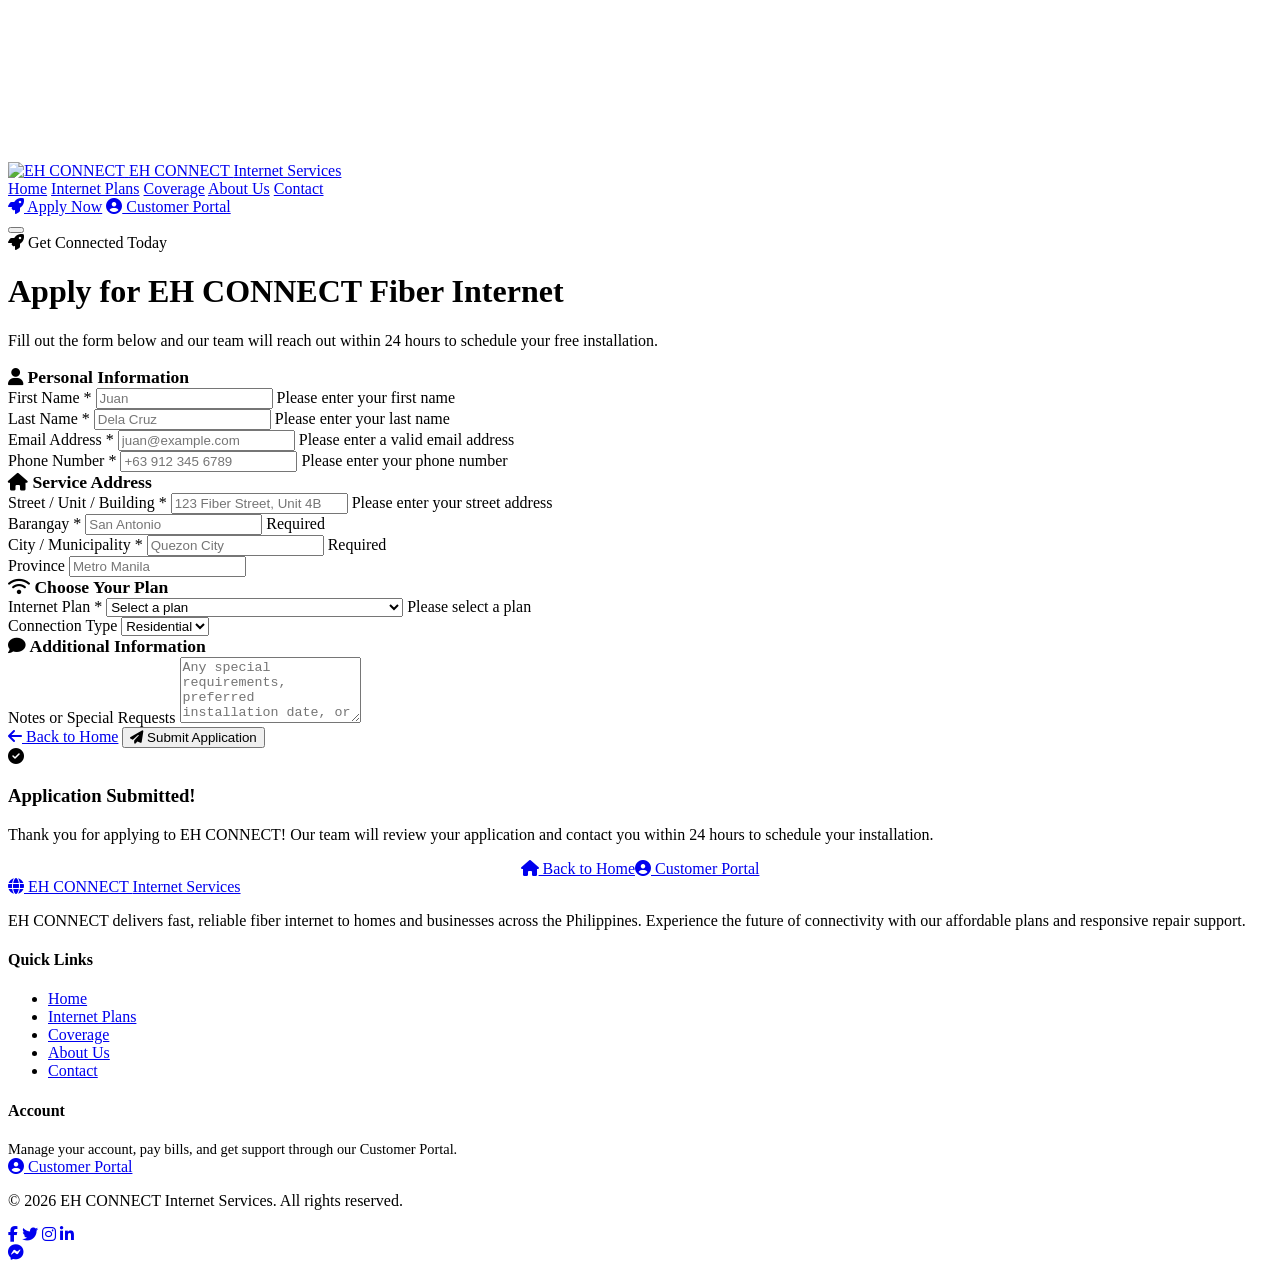
==== apply.html @ 91b30293 "Initial commit" ====
<!DOCTYPE html>
<html lang="en">
<head>
  <meta charset="UTF-8">
  <meta name="viewport" content="width=device-width, initial-scale=1.0">
  <meta name="description" content="Apply for EH CONNECT fiber internet — fast, reliable, and affordable plans for your home or business.">
  <meta name="theme-color" content="#0B132B">

  <meta property="og:title" content="Apply Now – EH CONNECT Fiber Internet">
  <meta property="og:description" content="Get connected with EH CONNECT. Submit your application and we'll have you online in no time.">
  <meta property="og:type" content="website">
  <meta property="og:url" content="https://ehconnection.com/apply">

  <title>Apply Now | EH CONNECT Fiber Internet</title>

  <link rel="preconnect" href="https://fonts.googleapis.com">
  <link rel="preconnect" href="https://fonts.gstatic.com" crossorigin>
  <link href="https://fonts.googleapis.com/css2?family=Inter:wght@400;500;600;700;800;900&display=swap" rel="stylesheet">
  <link rel="stylesheet" href="https://cdnjs.cloudflare.com/ajax/libs/font-awesome/6.5.1/css/all.min.css" integrity="sha512-DTOQO9RWCH3ppGqcWaEA1BIZOC6xxalwEsw9c2QQeAIftl+Vegovlnee1c9QX4TctnWMn13TZye+giMm8e2LwA==" crossorigin="anonymous" referrerpolicy="no-referrer" />
  <link rel="stylesheet" href="/EH/css/style.css">
  <link rel="preload" as="style" href="/EH/css/style.css">

  <!-- Favicon -->
  <link rel="icon" type="image/x-icon" href="/EH/images/favicon.ico">
  <link rel="icon" type="image/svg+xml" href="/EH/images/favicon.svg">
  <link rel="icon" type="image/png" sizes="96x96" href="/EH/images/favicon-96x96.png">
  <link rel="apple-touch-icon" sizes="180x180" href="/EH/images/apple-touch-icon.png">
  <link rel="manifest" href="/EH/images/site.webmanifest">
</head>
<body>

  <!-- Site-wide fiber particle background (decorative, fixed behind content) -->
  <canvas id="particleCanvas" class="particle-bg" aria-hidden="true"></canvas>

  <!-- Site-wide moving fiber signal lines (decorative, fixed behind content) -->
  <div class="signal-layer" aria-hidden="true">
    <span class="signal-line"></span>
    <span class="signal-line"></span>
    <span class="signal-line"></span>
    <span class="signal-line"></span>
    <span class="signal-line"></span>
    <span class="signal-dot"></span>
    <span class="signal-dot"></span>
    <span class="signal-dot"></span>
    <span class="signal-dot"></span>
    <span class="signal-dot"></span>
  </div>

  <!-- ==========================================
       NAVBAR
       ========================================== -->
  <nav class="navbar scrolled" role="navigation" aria-label="Main navigation">
    <div class="container">
      <a href="index.html" class="navbar-brand" aria-label="EH CONNECT Home">
        <span class="logo-icon"><img src="/EH/images/logo.png" alt="EH CONNECT"></span>
        <span class="brand-text">
          EH CONNECT
          <span class="brand-sub">Internet Services</span>
        </span>
      </a>
      <div class="navbar-links">
        <a href="index.html#home">Home</a>
        <a href="index.html#plans">Internet Plans</a>
        <a href="index.html#coverage">Coverage</a>
        <a href="index.html#about">About Us</a>
        <a href="index.html#contact">Contact</a>
      </div>
      <div class="navbar-actions">
        <a href="https://billing.ehconnection.com/portal/signup" target="_blank" rel="noopener noreferrer" class="btn btn-primary btn-sm"><i class="fas fa-rocket"></i> Apply Now</a>
        <a href="https://billing.ehconnection.com" target="_blank" rel="noopener noreferrer" class="btn btn-secondary btn-sm"><i class="fas fa-user-circle"></i> Customer Portal</a>
      </div>
      <button class="navbar-toggle" aria-label="Toggle navigation menu" aria-expanded="false">
        <span></span><span></span><span></span>
      </button>
    </div>
  </nav>

  <!-- ==========================================
       APPLY PAGE
       ========================================== -->
  <main class="apply-page">
    <!-- Header -->
    <div class="apply-hero">
      <div class="container">
        <div class="section-badge animate-on-scroll is-visible"><i class="fas fa-rocket"></i> Get Connected Today</div>
        <h1 class="section-title animate-on-scroll is-visible">Apply for EH CONNECT Fiber Internet</h1>
        <p class="section-subtitle animate-on-scroll is-visible">Fill out the form below and our team will reach out within 24 hours to schedule your free installation.</p>
      </div>
    </div>

    <!-- Form -->
    <section class="apply-form-section">
      <div class="container">
        <div class="glass-card apply-form-card animate-on-scroll is-visible">
          <!-- Application Form -->
          <form id="applyForm" novalidate>
            <!-- Personal Information -->
            <h3 style="font-size:1.1rem; font-weight:700; margin-bottom:var(--spacing-md); color:var(--color-secondary-light);">
              <i class="fas fa-user"></i> Personal Information
            </h3>

            <div class="form-row">
              <div class="form-group">
                <label for="firstName">First Name <span class="required">*</span></label>
                <input type="text" id="firstName" name="firstName" placeholder="Juan" required autocomplete="given-name">
                <span class="error-message">Please enter your first name</span>
              </div>
              <div class="form-group">
                <label for="lastName">Last Name <span class="required">*</span></label>
                <input type="text" id="lastName" name="lastName" placeholder="Dela Cruz" required autocomplete="family-name">
                <span class="error-message">Please enter your last name</span>
              </div>
            </div>

            <div class="form-row">
              <div class="form-group">
                <label for="email">Email Address <span class="required">*</span></label>
                <input type="email" id="email" name="email" placeholder="juan@example.com" required autocomplete="email">
                <span class="error-message">Please enter a valid email address</span>
              </div>
              <div class="form-group">
                <label for="phone">Phone Number <span class="required">*</span></label>
                <input type="tel" id="phone" name="phone" placeholder="+63 912 345 6789" required autocomplete="tel">
                <span class="error-message">Please enter your phone number</span>
              </div>
            </div>

            <!-- Address -->
            <h3 style="font-size:1.1rem; font-weight:700; margin:var(--spacing-lg) 0 var(--spacing-md); color:var(--color-secondary-light);">
              <i class="fas fa-home"></i> Service Address
            </h3>

            <div class="form-group">
              <label for="street">Street / Unit / Building <span class="required">*</span></label>
              <input type="text" id="street" name="street" placeholder="123 Fiber Street, Unit 4B" required autocomplete="street-address">
              <span class="error-message">Please enter your street address</span>
            </div>

            <div class="form-row-3">
              <div class="form-group">
                <label for="barangay">Barangay <span class="required">*</span></label>
                <input type="text" id="barangay" name="barangay" placeholder="San Antonio" required>
                <span class="error-message">Required</span>
              </div>
              <div class="form-group">
                <label for="city">City / Municipality <span class="required">*</span></label>
                <input type="text" id="city" name="city" placeholder="Quezon City" required>
                <span class="error-message">Required</span>
              </div>
              <div class="form-group">
                <label for="province">Province</label>
                <input type="text" id="province" name="province" placeholder="Metro Manila">
              </div>
            </div>

            <!-- Plan Selection -->
            <h3 style="font-size:1.1rem; font-weight:700; margin:var(--spacing-lg) 0 var(--spacing-md); color:var(--color-secondary-light);">
              <i class="fas fa-wifi"></i> Choose Your Plan
            </h3>

            <div class="form-row">
              <div class="form-group">
                <label for="plan">Internet Plan <span class="required">*</span></label>
                <select id="plan" name="plan" required>
                  <option value="" disabled selected>Select a plan</option>
                  <option value="basic">Basic – 80 Mbps – ₱1,000/mo ★ Most Popular</option>
                  <option value="bronze">Bronze – 100 Mbps – ₱1,299/mo</option>
                  <option value="silver">Silver – 150 Mbps – ₱1,599/mo</option>
                  <option value="gold">Gold – 200 Mbps – ₱1,899/mo</option>
                </select>
                <span class="error-message">Please select a plan</span>
              </div>
              <div class="form-group">
                <label for="connectionType">Connection Type</label>
                <select id="connectionType" name="connectionType">
                  <option value="residential" selected>Residential</option>
                  <option value="business">Business</option>
                </select>
              </div>
            </div>

            <!-- Additional -->
            <h3 style="font-size:1.1rem; font-weight:700; margin:var(--spacing-lg) 0 var(--spacing-md); color:var(--color-secondary-light);">
              <i class="fas fa-comment"></i> Additional Information
            </h3>

            <div class="form-group">
              <label for="notes">Notes or Special Requests</label>
              <textarea id="notes" name="notes" placeholder="Any special requirements, preferred installation date, or questions..." rows="4"></textarea>
            </div>

            <!-- Actions -->
            <div class="form-actions">
              <a href="index.html"><i class="fas fa-arrow-left"></i> Back to Home</a>
              <button type="submit" class="btn btn-primary btn-lg">
                <i class="fas fa-paper-plane"></i> Submit Application
              </button>
            </div>
          </form>

          <!-- Success Message -->
          <div class="apply-success" id="applySuccess">
            <div class="success-icon"><i class="fas fa-check-circle"></i></div>
            <h3>Application Submitted!</h3>
            <p>Thank you for applying to EH CONNECT! Our team will review your application and contact you within 24 hours to schedule your installation.</p>
            <div style="display:flex; gap: var(--spacing-md); justify-content: center; flex-wrap: wrap;">
              <a href="index.html" class="btn btn-primary"><i class="fas fa-home"></i> Back to Home</a>
              <a href="https://billing.ehconnection.com" target="_blank" rel="noopener noreferrer" class="btn btn-secondary"><i class="fas fa-user-circle"></i> Customer Portal</a>
            </div>
          </div>
        </div>
      </div>
    </section>
  </main>

  <!-- ==========================================
       FOOTER
       ========================================== -->
  <footer class="footer" aria-label="Site footer">
    <div class="container">
      <div class="footer-grid">
        <div class="footer-brand">
          <a href="index.html" class="navbar-brand" style="margin-bottom:var(--spacing-md)">
            <span class="logo-icon"><i class="fas fa-globe"></i></span>
            <span class="brand-text">
              EH CONNECT
              <span class="brand-sub">Internet Services</span>
            </span>
          </a>
          <p>EH CONNECT delivers fast, reliable fiber internet to homes and businesses across the Philippines. Experience the future of connectivity with our affordable plans and responsive repair support.</p>
        </div>
        <div>
          <h4>Quick Links</h4>
          <ul class="footer-links">
            <li><a href="index.html#home">Home</a></li>
            <li><a href="index.html#plans">Internet Plans</a></li>
            <li><a href="index.html#coverage">Coverage</a></li>
            <li><a href="index.html#about">About Us</a></li>
            <li><a href="index.html#contact">Contact</a></li>
          </ul>
        </div>

        <div>
          <h4>Account</h4>
          <p style="font-size:0.9rem; color:var(--color-gray-600); margin-bottom:var(--spacing-md);">Manage your account, pay bills, and get support through our Customer Portal.</p>
          <a href="https://billing.ehconnection.com" target="_blank" rel="noopener noreferrer" class="btn btn-primary" style="width:100%"><i class="fas fa-user-circle"></i> Customer Portal</a>
        </div>
      </div>
      <div class="footer-bottom">
        <p>&copy; 2026 EH CONNECT Internet Services. All rights reserved.</p>
        <div class="footer-social">
          <a href="https://facebook.com/e.hinternetconnection" target="_blank" rel="noopener noreferrer" aria-label="Facebook"><i class="fab fa-facebook-f"></i></a>
          <a href="#" aria-label="Twitter / X"><i class="fab fa-twitter"></i></a>
          <a href="#" aria-label="Instagram"><i class="fab fa-instagram"></i></a>
          <a href="#" aria-label="LinkedIn"><i class="fab fa-linkedin-in"></i></a>
        </div>
      </div>
    </div>
  </footer>

  <!-- ==========================================
       FLOATING FACEBOOK MESSENGER BUTTON
       ========================================== -->
  <a href="https://m.me/e.hinternetconnection" target="_blank" rel="noopener noreferrer" class="fb-messenger-float" aria-label="Message us on Facebook">
    <i class="fab fa-facebook-messenger"></i>
  </a>

  <script src="/EH/js/main.js" defer></script>
</body>
</html>
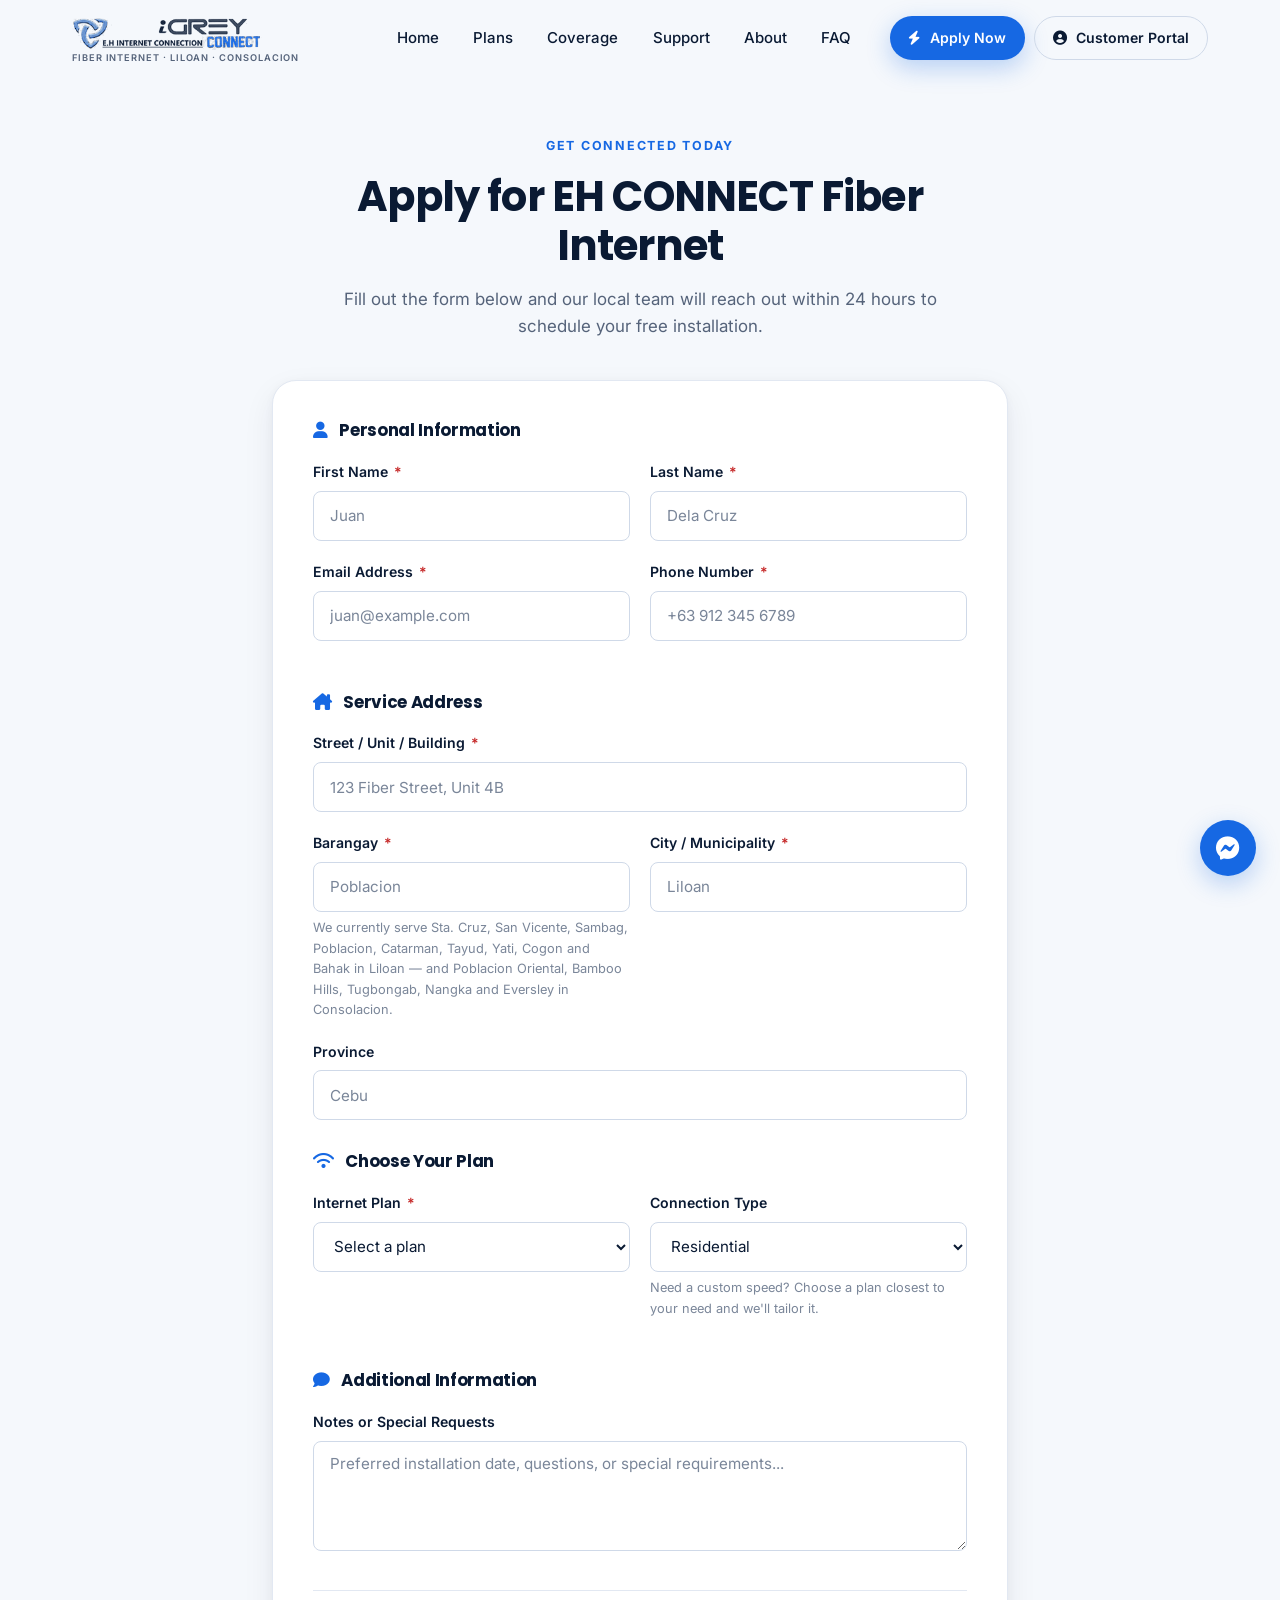
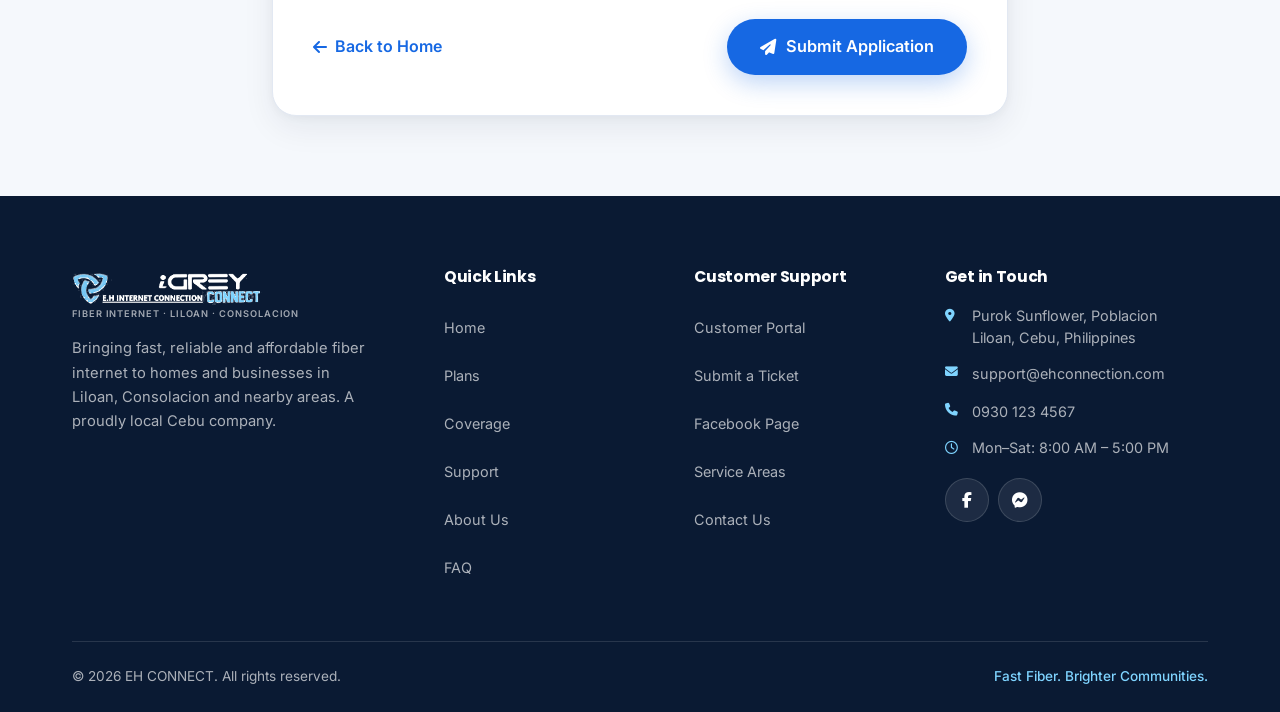
==== commit dcf0233f: "Redesign landing page: light theme, brand lockup, restored FAQ Applies the redesign onto the current" ====
--- a/apply.html
+++ b/apply.html
@@ -3,74 +3,71 @@
 <head>
   <meta charset="UTF-8">
   <meta name="viewport" content="width=device-width, initial-scale=1.0">
-  <meta name="description" content="Apply for EH CONNECT fiber internet — fast, reliable, and affordable plans for your home or business.">
-  <meta name="theme-color" content="#0B132B">
+  <meta name="description" content="Apply for EH CONNECT fiber internet — fast, reliable, and affordable plans for your home in Liloan, Consolacion, and nearby areas in Cebu.">
+  <meta name="theme-color" content="#0A1A33">
 
   <meta property="og:title" content="Apply Now – EH CONNECT Fiber Internet">
   <meta property="og:description" content="Get connected with EH CONNECT. Submit your application and we'll have you online in no time.">
   <meta property="og:type" content="website">
-  <meta property="og:url" content="https://ehconnection.com/apply">
+  <meta property="og:url" content="https://ehconnection.com/apply.html">
+  <meta property="og:image" content="https://ehconnection.com/images/hero-home-dusk.jpg">
 
   <title>Apply Now | EH CONNECT Fiber Internet</title>
 
+  <!-- Fonts -->
   <link rel="preconnect" href="https://fonts.googleapis.com">
   <link rel="preconnect" href="https://fonts.gstatic.com" crossorigin>
-  <link href="https://fonts.googleapis.com/css2?family=Inter:wght@400;500;600;700;800;900&display=swap" rel="stylesheet">
+  <link href="https://fonts.googleapis.com/css2?family=Caveat:wght@500;600&family=Inter:wght@400;500;600;700&family=Poppins:wght@600;700;800&display=swap" rel="stylesheet">
+
+  <!-- Font Awesome 6 (Free) -->
   <link rel="stylesheet" href="https://cdnjs.cloudflare.com/ajax/libs/font-awesome/6.5.1/css/all.min.css" integrity="sha512-DTOQO9RWCH3ppGqcWaEA1BIZOC6xxalwEsw9c2QQeAIftl+Vegovlnee1c9QX4TctnWMn13TZye+giMm8e2LwA==" crossorigin="anonymous" referrerpolicy="no-referrer" />
-  <link rel="stylesheet" href="/EH/css/style.css">
-  <link rel="preload" as="style" href="/EH/css/style.css">
+
+  <!-- Styles -->
+  <link rel="stylesheet" href="/css/style.css">
 
   <!-- Favicon -->
-  <link rel="icon" type="image/x-icon" href="/EH/images/favicon.ico">
-  <link rel="icon" type="image/svg+xml" href="/EH/images/favicon.svg">
-  <link rel="icon" type="image/png" sizes="96x96" href="/EH/images/favicon-96x96.png">
-  <link rel="apple-touch-icon" sizes="180x180" href="/EH/images/apple-touch-icon.png">
-  <link rel="manifest" href="/EH/images/site.webmanifest">
+  <link rel="icon" type="image/x-icon" href="/images/favicon.ico">
+  <link rel="icon" type="image/svg+xml" href="/images/favicon.svg">
+  <link rel="icon" type="image/png" sizes="96x96" href="/images/favicon-96x96.png">
+  <link rel="apple-touch-icon" sizes="180x180" href="/images/apple-touch-icon.png">
+  <link rel="manifest" href="/images/site.webmanifest">
 </head>
 <body>
 
-  <!-- Site-wide fiber particle background (decorative, fixed behind content) -->
-  <canvas id="particleCanvas" class="particle-bg" aria-hidden="true"></canvas>
-
-  <!-- Site-wide moving fiber signal lines (decorative, fixed behind content) -->
-  <div class="signal-layer" aria-hidden="true">
-    <span class="signal-line"></span>
-    <span class="signal-line"></span>
-    <span class="signal-line"></span>
-    <span class="signal-line"></span>
-    <span class="signal-line"></span>
-    <span class="signal-dot"></span>
-    <span class="signal-dot"></span>
-    <span class="signal-dot"></span>
-    <span class="signal-dot"></span>
-    <span class="signal-dot"></span>
-  </div>
+  <a href="#main" class="skip-link">Skip to main content</a>
 
   <!-- ==========================================
        NAVBAR
        ========================================== -->
-  <nav class="navbar scrolled" role="navigation" aria-label="Main navigation">
+  <nav class="navbar scrolled" id="navbar" role="navigation" aria-label="Main navigation">
     <div class="container">
-      <a href="index.html" class="navbar-brand" aria-label="EH CONNECT Home">
-        <span class="logo-icon"><img src="/EH/images/logo.png" alt="EH CONNECT"></span>
-        <span class="brand-text">
-          EH CONNECT
-          <span class="brand-sub">Internet Services</span>
-        </span>
+      <a href="/index.html#home" class="navbar-brand" aria-label="E.H Internet Connection home">
+        <img class="brand-logo" src="/images/logo-brand.png" alt="E.H Internet Connection" width="300" height="60">
+        <span class="brand-sub">Fiber Internet &middot; Liloan &middot; Consolacion</span>
       </a>
-      <div class="navbar-links">
-        <a href="index.html#home">Home</a>
-        <a href="index.html#plans">Internet Plans</a>
-        <a href="index.html#coverage">Coverage</a>
-        <a href="index.html#about">About Us</a>
-        <a href="index.html#contact">Contact</a>
-      </div>
-      <div class="navbar-actions">
-        <a href="https://billing.ehconnection.com/portal/signup" target="_blank" rel="noopener noreferrer" class="btn btn-primary btn-sm"><i class="fas fa-rocket"></i> Apply Now</a>
-        <a href="https://billing.ehconnection.com" target="_blank" rel="noopener noreferrer" class="btn btn-secondary btn-sm"><i class="fas fa-user-circle"></i> Customer Portal</a>
-      </div>
-      <button class="navbar-toggle" aria-label="Toggle navigation menu" aria-expanded="false">
-        <span></span><span></span><span></span>
+
+      <div class="navbar-links" id="navLinks">
+        <a href="/index.html#home">Home</a>
+        <a href="/index.html#plans">Plans</a>
+        <a href="/index.html#coverage">Coverage</a>
+        <a href="/index.html#support">Support</a>
+        <a href="/index.html#about">About</a>
+        <a href="/index.html#faq">FAQ</a>
+      </div>
+
+      <div class="navbar-actions" id="navActions">
+        <a href="https://billing.ehconnection.com/portal/login" target="_blank" rel="noopener noreferrer" class="btn btn-primary btn-sm">
+          <i class="fas fa-bolt" aria-hidden="true"></i> Apply Now
+        </a>
+        <a href="https://billing.ehconnection.com/portal/login" target="_blank" rel="noopener noreferrer" class="btn btn-outline btn-sm">
+          <i class="fas fa-user-circle" aria-hidden="true"></i> Customer Portal
+        </a>
+      </div>
+
+      <button class="navbar-toggle" id="navToggle" aria-label="Toggle navigation menu" aria-expanded="false" aria-controls="navLinks">
+        <span></span>
+        <span></span>
+        <span></span>
       </button>
     </div>
   </nav>
@@ -78,139 +75,156 @@
   <!-- ==========================================
        APPLY PAGE
        ========================================== -->
-  <main class="apply-page">
-    <!-- Header -->
-    <div class="apply-hero">
-      <div class="container">
-        <div class="section-badge animate-on-scroll is-visible"><i class="fas fa-rocket"></i> Get Connected Today</div>
-        <h1 class="section-title animate-on-scroll is-visible">Apply for EH CONNECT Fiber Internet</h1>
-        <p class="section-subtitle animate-on-scroll is-visible">Fill out the form below and our team will reach out within 24 hours to schedule your free installation.</p>
-      </div>
+  <main class="apply-main" id="main">
+    <div class="container">
+
+      <div class="apply-hero">
+        <p class="section-eyebrow">Get Connected Today</p>
+        <h1 class="section-title" style="max-width:24ch; margin:0 auto;">Apply for EH CONNECT Fiber Internet</h1>
+        <p class="section-subtitle" style="margin-left:auto; margin-right:auto;">Fill out the form below and our local team will reach out within 24 hours to schedule your free installation.</p>
+      </div>
+
+      <div class="apply-card">
+        <form id="applyForm" novalidate>
+
+          <!-- Personal Information -->
+          <h3 style="font-size:1.05rem; font-weight:700; margin-bottom:1.25rem;">
+            <i class="fas fa-user" aria-hidden="true" style="color:var(--color-primary); margin-right:.5rem;"></i> Personal Information
+          </h3>
+
+          <div class="form-row">
+            <div class="form-group">
+              <label for="firstName">First Name <span class="req" aria-hidden="true">*</span></label>
+              <input type="text" id="firstName" name="firstName" placeholder="Juan" required autocomplete="given-name" aria-describedby="firstNameError">
+              <span class="form-error" id="firstNameError" data-required="Please enter your first name.">
+                <i class="fas fa-circle-exclamation" aria-hidden="true"></i> Please enter your first name.
+              </span>
+            </div>
+            <div class="form-group">
+              <label for="lastName">Last Name <span class="req" aria-hidden="true">*</span></label>
+              <input type="text" id="lastName" name="lastName" placeholder="Dela Cruz" required autocomplete="family-name" aria-describedby="lastNameError">
+              <span class="form-error" id="lastNameError" data-required="Please enter your last name.">
+                <i class="fas fa-circle-exclamation" aria-hidden="true"></i> Please enter your last name.
+              </span>
+            </div>
+          </div>
+
+          <div class="form-row">
+            <div class="form-group">
+              <label for="email">Email Address <span class="req" aria-hidden="true">*</span></label>
+              <input type="email" id="email" name="email" placeholder="juan@example.com" required autocomplete="email" aria-describedby="emailError">
+              <span class="form-error" id="emailError" data-required="Please enter your email address." data-email="Please enter a valid email address.">
+                <i class="fas fa-circle-exclamation" aria-hidden="true"></i> Please enter a valid email address.
+              </span>
+            </div>
+            <div class="form-group">
+              <label for="phone">Phone Number <span class="req" aria-hidden="true">*</span></label>
+              <input type="tel" id="phone" name="phone" placeholder="+63 912 345 6789" required autocomplete="tel" aria-describedby="phoneError">
+              <span class="form-error" id="phoneError" data-required="Please enter your phone number." data-tel="Please enter a valid phone number.">
+                <i class="fas fa-circle-exclamation" aria-hidden="true"></i> Please enter your phone number.
+              </span>
+            </div>
+          </div>
+
+          <!-- Service Address -->
+          <h3 style="font-size:1.05rem; font-weight:700; margin:2rem 0 1.25rem;">
+            <i class="fas fa-house-chimney" aria-hidden="true" style="color:var(--color-primary); margin-right:.5rem;"></i> Service Address
+          </h3>
+
+          <div class="form-group">
+            <label for="street">Street / Unit / Building <span class="req" aria-hidden="true">*</span></label>
+            <input type="text" id="street" name="street" placeholder="123 Fiber Street, Unit 4B" required autocomplete="street-address" aria-describedby="streetError">
+            <span class="form-error" id="streetError" data-required="Please enter your street address.">
+              <i class="fas fa-circle-exclamation" aria-hidden="true"></i> Please enter your street address.
+            </span>
+          </div>
+
+          <div class="form-row">
+            <div class="form-group">
+              <label for="barangay">Barangay <span class="req" aria-hidden="true">*</span></label>
+              <input type="text" id="barangay" name="barangay" placeholder="Poblacion" required aria-describedby="barangayHint">
+              <span class="form-hint" id="barangayHint">We currently serve Sta. Cruz, San Vicente, Sambag, Poblacion, Catarman, Tayud, Yati, Cogon and Bahak in Liloan &mdash; and Poblacion Oriental, Bamboo Hills, Tugbongab, Nangka and Eversley in Consolacion.</span>
+              <span class="form-error" data-required="Please enter your barangay.">
+                <i class="fas fa-circle-exclamation" aria-hidden="true"></i> Please enter your barangay.
+              </span>
+            </div>
+            <div class="form-group">
+              <label for="city">City / Municipality <span class="req" aria-hidden="true">*</span></label>
+              <input type="text" id="city" name="city" placeholder="Liloan" required aria-describedby="cityError">
+              <span class="form-error" id="cityError" data-required="Please enter your city or municipality.">
+                <i class="fas fa-circle-exclamation" aria-hidden="true"></i> Please enter your city or municipality.
+              </span>
+            </div>
+          </div>
+
+          <div class="form-group">
+            <label for="province">Province</label>
+            <input type="text" id="province" name="province" placeholder="Cebu" autocomplete="address-level1">
+          </div>
+
+          <!-- Plan Selection -->
+          <h3 style="font-size:1.05rem; font-weight:700; margin:2rem 0 1.25rem;">
+            <i class="fas fa-wifi" aria-hidden="true" style="color:var(--color-primary); margin-right:.5rem;"></i> Choose Your Plan
+          </h3>
+
+          <div class="form-row">
+            <div class="form-group">
+              <label for="plan">Internet Plan <span class="req" aria-hidden="true">*</span></label>
+              <select id="plan" name="plan" required aria-describedby="planError">
+                <option value="" disabled selected>Select a plan</option>
+                <option value="basic">Basic &ndash; 80 Mbps &ndash; &#8369;1,000/mo</option>
+                <option value="bronze">Bronze &ndash; 100 Mbps &ndash; &#8369;1,299/mo</option>
+                <option value="silver">Silver &ndash; 150 Mbps &ndash; &#8369;1,599/mo &#9733;</option>
+                <option value="gold">Gold &ndash; 200 Mbps &ndash; &#8369;1,899/mo</option>
+              </select>
+              <span class="form-error" id="planError" data-required="Please select a plan.">
+                <i class="fas fa-circle-exclamation" aria-hidden="true"></i> Please select a plan.
+              </span>
+            </div>
+            <div class="form-group">
+              <label for="connectionType">Connection Type</label>
+              <select id="connectionType" name="connectionType">
+                <option value="residential" selected>Residential</option>
+                <option value="business">Business</option>
+              </select>
+              <span class="form-hint">Need a custom speed? Choose a plan closest to your need and we'll tailor it.</span>
+            </div>
+          </div>
+
+          <!-- Additional -->
+          <h3 style="font-size:1.05rem; font-weight:700; margin:2rem 0 1.25rem;">
+            <i class="fas fa-comment" aria-hidden="true" style="color:var(--color-primary); margin-right:.5rem;"></i> Additional Information
+          </h3>
+
+          <div class="form-group">
+            <label for="notes">Notes or Special Requests</label>
+            <textarea id="notes" name="notes" rows="4" placeholder="Preferred installation date, questions, or special requirements..."></textarea>
+          </div>
+
+          <!-- Actions -->
+          <div style="display:flex; align-items:center; justify-content:space-between; gap:1rem; flex-wrap:wrap; margin-top:2rem; padding-top:1.75rem; border-top:1px solid var(--color-border);">
+            <a href="/index.html" style="display:inline-flex; align-items:center; gap:.5rem; min-height:48px; font-weight:600;">
+              <i class="fas fa-arrow-left" aria-hidden="true"></i> Back to Home
+            </a>
+            <button type="submit" class="btn btn-primary btn-lg">
+              <i class="fas fa-paper-plane" aria-hidden="true"></i> Submit Application
+            </button>
+          </div>
+        </form>
+
+        <!-- Success Message -->
+        <div class="apply-success" id="applySuccess" role="status">
+          <div class="icon-tile" aria-hidden="true"><i class="fas fa-check"></i></div>
+          <h2>Application Submitted!</h2>
+          <p>Thank you for applying to EH CONNECT. Our local team will review your application and contact you within 24 hours to schedule your installation.</p>
+          <div style="display:flex; gap:1rem; justify-content:center; flex-wrap:wrap;">
+            <a href="/index.html" class="btn btn-primary"><i class="fas fa-house" aria-hidden="true"></i> Back to Home</a>
+            <a href="https://billing.ehconnection.com/portal/login" target="_blank" rel="noopener noreferrer" class="btn btn-outline">Customer Portal</a>
+          </div>
+        </div>
+      </div>
+
     </div>
-
-    <!-- Form -->
-    <section class="apply-form-section">
-      <div class="container">
-        <div class="glass-card apply-form-card animate-on-scroll is-visible">
-          <!-- Application Form -->
-          <form id="applyForm" novalidate>
-            <!-- Personal Information -->
-            <h3 style="font-size:1.1rem; font-weight:700; margin-bottom:var(--spacing-md); color:var(--color-secondary-light);">
-              <i class="fas fa-user"></i> Personal Information
-            </h3>
-
-            <div class="form-row">
-              <div class="form-group">
-                <label for="firstName">First Name <span class="required">*</span></label>
-                <input type="text" id="firstName" name="firstName" placeholder="Juan" required autocomplete="given-name">
-                <span class="error-message">Please enter your first name</span>
-              </div>
-              <div class="form-group">
-                <label for="lastName">Last Name <span class="required">*</span></label>
-                <input type="text" id="lastName" name="lastName" placeholder="Dela Cruz" required autocomplete="family-name">
-                <span class="error-message">Please enter your last name</span>
-              </div>
-            </div>
-
-            <div class="form-row">
-              <div class="form-group">
-                <label for="email">Email Address <span class="required">*</span></label>
-                <input type="email" id="email" name="email" placeholder="juan@example.com" required autocomplete="email">
-                <span class="error-message">Please enter a valid email address</span>
-              </div>
-              <div class="form-group">
-                <label for="phone">Phone Number <span class="required">*</span></label>
-                <input type="tel" id="phone" name="phone" placeholder="+63 912 345 6789" required autocomplete="tel">
-                <span class="error-message">Please enter your phone number</span>
-              </div>
-            </div>
-
-            <!-- Address -->
-            <h3 style="font-size:1.1rem; font-weight:700; margin:var(--spacing-lg) 0 var(--spacing-md); color:var(--color-secondary-light);">
-              <i class="fas fa-home"></i> Service Address
-            </h3>
-
-            <div class="form-group">
-              <label for="street">Street / Unit / Building <span class="required">*</span></label>
-              <input type="text" id="street" name="street" placeholder="123 Fiber Street, Unit 4B" required autocomplete="street-address">
-              <span class="error-message">Please enter your street address</span>
-            </div>
-
-            <div class="form-row-3">
-              <div class="form-group">
-                <label for="barangay">Barangay <span class="required">*</span></label>
-                <input type="text" id="barangay" name="barangay" placeholder="San Antonio" required>
-                <span class="error-message">Required</span>
-              </div>
-              <div class="form-group">
-                <label for="city">City / Municipality <span class="required">*</span></label>
-                <input type="text" id="city" name="city" placeholder="Quezon City" required>
-                <span class="error-message">Required</span>
-              </div>
-              <div class="form-group">
-                <label for="province">Province</label>
-                <input type="text" id="province" name="province" placeholder="Metro Manila">
-              </div>
-            </div>
-
-            <!-- Plan Selection -->
-            <h3 style="font-size:1.1rem; font-weight:700; margin:var(--spacing-lg) 0 var(--spacing-md); color:var(--color-secondary-light);">
-              <i class="fas fa-wifi"></i> Choose Your Plan
-            </h3>
-
-            <div class="form-row">
-              <div class="form-group">
-                <label for="plan">Internet Plan <span class="required">*</span></label>
-                <select id="plan" name="plan" required>
-                  <option value="" disabled selected>Select a plan</option>
-                  <option value="basic">Basic – 80 Mbps – ₱1,000/mo ★ Most Popular</option>
-                  <option value="bronze">Bronze – 100 Mbps – ₱1,299/mo</option>
-                  <option value="silver">Silver – 150 Mbps – ₱1,599/mo</option>
-                  <option value="gold">Gold – 200 Mbps – ₱1,899/mo</option>
-                </select>
-                <span class="error-message">Please select a plan</span>
-              </div>
-              <div class="form-group">
-                <label for="connectionType">Connection Type</label>
-                <select id="connectionType" name="connectionType">
-                  <option value="residential" selected>Residential</option>
-                  <option value="business">Business</option>
-                </select>
-              </div>
-            </div>
-
-            <!-- Additional -->
-            <h3 style="font-size:1.1rem; font-weight:700; margin:var(--spacing-lg) 0 var(--spacing-md); color:var(--color-secondary-light);">
-              <i class="fas fa-comment"></i> Additional Information
-            </h3>
-
-            <div class="form-group">
-              <label for="notes">Notes or Special Requests</label>
-              <textarea id="notes" name="notes" placeholder="Any special requirements, preferred installation date, or questions..." rows="4"></textarea>
-            </div>
-
-            <!-- Actions -->
-            <div class="form-actions">
-              <a href="index.html"><i class="fas fa-arrow-left"></i> Back to Home</a>
-              <button type="submit" class="btn btn-primary btn-lg">
-                <i class="fas fa-paper-plane"></i> Submit Application
-              </button>
-            </div>
-          </form>
-
-          <!-- Success Message -->
-          <div class="apply-success" id="applySuccess">
-            <div class="success-icon"><i class="fas fa-check-circle"></i></div>
-            <h3>Application Submitted!</h3>
-            <p>Thank you for applying to EH CONNECT! Our team will review your application and contact you within 24 hours to schedule your installation.</p>
-            <div style="display:flex; gap: var(--spacing-md); justify-content: center; flex-wrap: wrap;">
-              <a href="index.html" class="btn btn-primary"><i class="fas fa-home"></i> Back to Home</a>
-              <a href="https://billing.ehconnection.com" target="_blank" rel="noopener noreferrer" class="btn btn-secondary"><i class="fas fa-user-circle"></i> Customer Portal</a>
-            </div>
-          </div>
-        </div>
-      </div>
-    </section>
   </main>
 
   <!-- ==========================================
@@ -220,40 +234,70 @@
     <div class="container">
       <div class="footer-grid">
         <div class="footer-brand">
-          <a href="index.html" class="navbar-brand" style="margin-bottom:var(--spacing-md)">
-            <span class="logo-icon"><i class="fas fa-globe"></i></span>
-            <span class="brand-text">
-              EH CONNECT
-              <span class="brand-sub">Internet Services</span>
-            </span>
+          <a href="/index.html#home" class="navbar-brand" aria-label="E.H Internet Connection home">
+            <img class="brand-logo" src="/images/logo-brand-light.png" alt="E.H Internet Connection" width="300" height="60">
+            <span class="brand-sub">Fiber Internet &middot; Liloan &middot; Consolacion</span>
           </a>
-          <p>EH CONNECT delivers fast, reliable fiber internet to homes and businesses across the Philippines. Experience the future of connectivity with our affordable plans and responsive repair support.</p>
+          <p>Bringing fast, reliable and affordable fiber internet to homes and businesses in Liloan, Consolacion and nearby areas. A proudly local Cebu company.</p>
         </div>
+
+        <nav aria-labelledby="apply-footer-links">
+          <h4 id="apply-footer-links">Quick Links</h4>
+          <ul class="footer-links">
+            <li><a href="/index.html#home">Home</a></li>
+            <li><a href="/index.html#plans">Plans</a></li>
+            <li><a href="/index.html#coverage">Coverage</a></li>
+            <li><a href="/index.html#support">Support</a></li>
+            <li><a href="/index.html#about">About Us</a></li>
+            <li><a href="/index.html#faq">FAQ</a></li>
+          </ul>
+        </nav>
+
+        <nav aria-labelledby="apply-footer-support">
+          <h4 id="apply-footer-support">Customer Support</h4>
+          <ul class="footer-links">
+            <li><a href="https://billing.ehconnection.com/portal/login" target="_blank" rel="noopener noreferrer">Customer Portal</a></li>
+            <li><a href="https://billing.ehconnection.com/portal/login" target="_blank" rel="noopener noreferrer">Submit a Ticket</a></li>
+            <li><a href="https://facebook.com/e.hinternetconnection" target="_blank" rel="noopener noreferrer">Facebook Page</a></li>
+            <li><a href="/index.html#coverage">Service Areas</a></li>
+            <li><a href="tel:+639331953428">Contact Us</a></li>
+          </ul>
+        </nav>
+
         <div>
-          <h4>Quick Links</h4>
-          <ul class="footer-links">
-            <li><a href="index.html#home">Home</a></li>
-            <li><a href="index.html#plans">Internet Plans</a></li>
-            <li><a href="index.html#coverage">Coverage</a></li>
-            <li><a href="index.html#about">About Us</a></li>
-            <li><a href="index.html#contact">Contact</a></li>
-          </ul>
+          <h4>Get in Touch</h4>
+          <div class="footer-contact">
+            <p class="footer-contact-item">
+              <i class="fas fa-location-dot" aria-hidden="true"></i>
+              <span>Purok Sunflower, Poblacion<br>Liloan, Cebu, Philippines</span>
+            </p>
+            <p class="footer-contact-item">
+              <i class="fas fa-envelope" aria-hidden="true"></i>
+              <a href="mailto:support@ehconnection.com">support@ehconnection.com</a>
+            </p>
+            <p class="footer-contact-item">
+              <i class="fas fa-phone" aria-hidden="true"></i>
+              <a href="tel:+639331953428">0930 123 4567</a>
+            </p>
+            <p class="footer-contact-item">
+              <i class="far fa-clock" aria-hidden="true"></i>
+              <span>Mon&ndash;Sat: 8:00 AM &ndash; 5:00 PM</span>
+            </p>
+            <div class="footer-social">
+              <a href="https://facebook.com/e.hinternetconnection" target="_blank" rel="noopener noreferrer" aria-label="EH CONNECT on Facebook">
+                <i class="fab fa-facebook-f" aria-hidden="true"></i>
+              </a>
+              <a href="https://m.me/e.hinternetconnection" target="_blank" rel="noopener noreferrer" aria-label="Message EH CONNECT on Messenger">
+                <i class="fab fa-facebook-messenger" aria-hidden="true"></i>
+              </a>
+            </div>
+          </div>
         </div>
-
-        <div>
-          <h4>Account</h4>
-          <p style="font-size:0.9rem; color:var(--color-gray-600); margin-bottom:var(--spacing-md);">Manage your account, pay bills, and get support through our Customer Portal.</p>
-          <a href="https://billing.ehconnection.com" target="_blank" rel="noopener noreferrer" class="btn btn-primary" style="width:100%"><i class="fas fa-user-circle"></i> Customer Portal</a>
-        </div>
-      </div>
+      </div>
+
       <div class="footer-bottom">
-        <p>&copy; 2026 EH CONNECT Internet Services. All rights reserved.</p>
-        <div class="footer-social">
-          <a href="https://facebook.com/e.hinternetconnection" target="_blank" rel="noopener noreferrer" aria-label="Facebook"><i class="fab fa-facebook-f"></i></a>
-          <a href="#" aria-label="Twitter / X"><i class="fab fa-twitter"></i></a>
-          <a href="#" aria-label="Instagram"><i class="fab fa-instagram"></i></a>
-          <a href="#" aria-label="LinkedIn"><i class="fab fa-linkedin-in"></i></a>
-        </div>
+        <p>&copy; 2026 EH CONNECT. All rights reserved.</p>
+        <p class="footer-tagline">Fast Fiber. Brighter Communities.</p>
       </div>
     </div>
   </footer>
@@ -261,10 +305,10 @@
   <!-- ==========================================
        FLOATING FACEBOOK MESSENGER BUTTON
        ========================================== -->
-  <a href="https://m.me/e.hinternetconnection" target="_blank" rel="noopener noreferrer" class="fb-messenger-float" aria-label="Message us on Facebook">
-    <i class="fab fa-facebook-messenger"></i>
+  <a href="https://m.me/e.hinternetconnection" target="_blank" rel="noopener noreferrer" class="fb-messenger-float" aria-label="Message us on Facebook Messenger">
+    <i class="fab fa-facebook-messenger" aria-hidden="true"></i>
   </a>
 
-  <script src="/EH/js/main.js" defer></script>
+  <script src="/js/main.js" defer></script>
 </body>
 </html>
--- a/css/style.css
+++ b/css/style.css
@@ -0,0 +1,3020 @@
+/* ============================================
+   EH CONNECT ISP – Light Design System
+   ============================================ */
+
+/* --- CSS Custom Properties (Design System) --- */
+:root {
+  /* Colors — Professional Navy + Blue */
+  --color-primary: #1668e3;        /* Electric blue — CTA, accents */
+  --color-primary-hover: #1155c4;
+  --color-primary-deep: #0d47ab;
+  --color-primary-soft: #e8f1fe;   /* Tinted icon squares, speed pills */
+  --color-primary-soft-2: #d3e5fd;
+
+  --color-navy: #0a1a33;           /* Headings, dark sections */
+  --color-navy-700: #12294a;
+  --color-navy-800: #0d2140;
+  --color-navy-900: #07162a;
+
+  --color-accent-cyan: #7fd4ff;    /* On-dark accent */
+  --color-accent-cyan-soft: rgba(127, 212, 255, 0.14);
+
+  --color-bg: #ffffff;
+  --color-bg-soft: #f5f8fc;
+  --color-bg-soft-2: #eef4fd;
+
+  --color-body: #55637a;           /* Paragraph text — 6.1:1 on white */
+  --color-body-light: #7a8699;
+  --color-border: #e2e8f2;
+  --color-border-strong: #cfd9e8;
+
+  --color-star: #f5a623;
+  --color-success: #1a7f4b;
+  --color-success-soft: #e6f6ed;
+  --color-warning: #9a5b00;
+  --color-warning-soft: #fdf2df;
+  --color-error: #c62828;
+
+  /* Typography */
+  --font-body: 'Inter', -apple-system, BlinkMacSystemFont, 'Segoe UI', sans-serif;
+  --font-display: 'Poppins', 'Inter', -apple-system, BlinkMacSystemFont, sans-serif;
+  --font-script: 'Caveat', 'Segoe Script', cursive;
+
+  /* Spacing */
+  --spacing-xs: 0.5rem;
+  --spacing-sm: 0.75rem;
+  --spacing-md: 1.25rem;
+  --spacing-lg: 2rem;
+  --spacing-xl: 3.5rem;
+  --spacing-2xl: 6rem;
+  --section-padding: 6rem;
+
+  /* Borders & Radius */
+  --radius-sm: 8px;
+  --radius-md: 12px;
+  --radius-lg: 18px;
+  --radius-xl: 24px;
+  --radius-full: 9999px;
+
+  /* Shadows — soft, layered */
+  --shadow-sm: 0 1px 2px rgba(10, 26, 51, 0.05), 0 2px 8px rgba(10, 26, 51, 0.04);
+  --shadow-md: 0 2px 8px rgba(10, 26, 51, 0.04), 0 12px 32px rgba(10, 26, 51, 0.07);
+  --shadow-lg: 0 8px 24px rgba(10, 26, 51, 0.08), 0 24px 56px rgba(10, 26, 51, 0.1);
+  --shadow-primary: 0 8px 24px rgba(22, 104, 227, 0.28);
+  --shadow-nav: 0 1px 3px rgba(10, 26, 51, 0.06), 0 8px 24px rgba(10, 26, 51, 0.06);
+
+  /* Transitions */
+  --transition-fast: 0.18s cubic-bezier(0.4, 0, 0.2, 1);
+  --transition-base: 0.28s cubic-bezier(0.4, 0, 0.2, 1);
+  --transition-slow: 0.5s cubic-bezier(0.4, 0, 0.2, 1);
+
+  /* Layout */
+  --max-width: 1200px;
+  --navbar-height: 76px;
+}
+
+/* --- Reset & Base --- */
+*,
+*::before,
+*::after {
+  margin: 0;
+  padding: 0;
+  box-sizing: border-box;
+}
+
+html {
+  scroll-behavior: smooth;
+  scroll-padding-top: calc(var(--navbar-height) + 16px);
+  -webkit-text-size-adjust: 100%;
+}
+
+body {
+  font-family: var(--font-body);
+  font-size: 16px;
+  line-height: 1.6;
+  color: var(--color-body);
+  background: var(--color-bg);
+  overflow-x: hidden;
+  -webkit-font-smoothing: antialiased;
+  -moz-osx-font-smoothing: grayscale;
+}
+
+img {
+  max-width: 100%;
+  height: auto;
+  display: block;
+}
+
+a {
+  color: var(--color-primary);
+  text-decoration: none;
+  transition: color var(--transition-fast);
+}
+
+a:hover {
+  color: var(--color-primary-hover);
+}
+
+ul,
+ol {
+  list-style: none;
+}
+
+button {
+  font-family: inherit;
+  font-size: inherit;
+  cursor: pointer;
+  border: none;
+  background: none;
+}
+
+table {
+  border-collapse: collapse;
+  width: 100%;
+}
+
+:focus-visible {
+  outline: 2px solid var(--color-primary);
+  outline-offset: 2px;
+  border-radius: 4px;
+}
+
+.visually-hidden {
+  position: absolute;
+  width: 1px;
+  height: 1px;
+  padding: 0;
+  margin: -1px;
+  overflow: hidden;
+  clip: rect(0 0 0 0);
+  white-space: nowrap;
+  border: 0;
+}
+
+.skip-link {
+  position: absolute;
+  top: -100px;
+  left: 1rem;
+  z-index: 2000;
+  padding: 0.75rem 1.25rem;
+  background: var(--color-primary);
+  color: #fff;
+  font-weight: 600;
+  border-radius: var(--radius-sm);
+  transition: top var(--transition-fast);
+}
+
+.skip-link:focus {
+  top: 1rem;
+  color: #fff;
+}
+
+/* --- Layout --- */
+.container {
+  width: 100%;
+  max-width: var(--max-width);
+  margin: 0 auto;
+  padding: 0 2rem;
+}
+
+section {
+  padding: var(--section-padding) 0;
+}
+
+/* --- Typography --- */
+h1, h2, h3, h4, h5 {
+  font-family: var(--font-display);
+  color: var(--color-navy);
+  line-height: 1.18;
+  font-weight: 700;
+  letter-spacing: -0.02em;
+}
+
+.section-eyebrow {
+  display: inline-block;
+  font-family: var(--font-body);
+  font-size: 0.78rem;
+  font-weight: 700;
+  letter-spacing: 0.14em;
+  text-transform: uppercase;
+  color: var(--color-primary);
+  margin-bottom: 1rem;
+}
+
+.section-title {
+  font-size: clamp(1.9rem, 3.4vw, 2.6rem);
+  font-weight: 700;
+  max-width: 20ch;
+}
+
+.section-title .accent {
+  color: var(--color-primary);
+}
+
+.section-subtitle {
+  font-size: 1.06rem;
+  color: var(--color-body);
+  max-width: 56ch;
+  margin-top: 1rem;
+}
+
+.section-header {
+  margin-bottom: 3.5rem;
+}
+
+.section-header--center {
+  text-align: center;
+}
+
+.section-header--center .section-title,
+.section-header--center .section-subtitle {
+  margin-left: auto;
+  margin-right: auto;
+}
+
+.section-header--split {
+  display: flex;
+  align-items: flex-end;
+  justify-content: space-between;
+  gap: 2rem;
+  flex-wrap: wrap;
+}
+
+.section-header--split .section-title {
+  max-width: 22ch;
+}
+
+/* Dark section typography */
+.on-dark {
+  color: rgba(255, 255, 255, 0.78);
+}
+
+.on-dark h1,
+.on-dark h2,
+.on-dark h3,
+.on-dark h4 {
+  color: #fff;
+}
+
+.on-dark .section-eyebrow {
+  color: var(--color-accent-cyan);
+}
+
+.on-dark .section-subtitle {
+  color: rgba(255, 255, 255, 0.78);
+}
+
+.on-dark .section-title .accent {
+  color: var(--color-accent-cyan);
+}
+
+/* --- Buttons --- */
+.btn {
+  display: inline-flex;
+  align-items: center;
+  justify-content: center;
+  gap: 0.6rem;
+  min-height: 48px;
+  padding: 0.75rem 1.6rem;
+  font-family: var(--font-body);
+  font-size: 0.95rem;
+  font-weight: 600;
+  line-height: 1.2;
+  text-align: center;
+  border-radius: var(--radius-full);
+  border: 1.5px solid transparent;
+  cursor: pointer;
+  transition: background var(--transition-fast),
+              color var(--transition-fast),
+              border-color var(--transition-fast),
+              box-shadow var(--transition-base),
+              transform var(--transition-fast);
+}
+
+.btn:active {
+  transform: translateY(1px);
+}
+
+.btn-primary {
+  background: var(--color-primary);
+  color: #fff;
+  box-shadow: var(--shadow-primary);
+}
+
+.btn-primary:hover {
+  background: var(--color-primary-hover);
+  color: #fff;
+  box-shadow: 0 10px 30px rgba(22, 104, 227, 0.36);
+}
+
+.btn-secondary {
+  background: var(--color-navy);
+  color: #fff;
+}
+
+.btn-secondary:hover {
+  background: var(--color-navy-700);
+  color: #fff;
+}
+
+.btn-outline {
+  background: transparent;
+  color: var(--color-navy);
+  border-color: var(--color-border-strong);
+}
+
+.btn-outline:hover {
+  border-color: var(--color-navy);
+  background: var(--color-bg-soft);
+  color: var(--color-navy);
+}
+
+.btn-outline-light {
+  background: transparent;
+  color: #fff;
+  border-color: rgba(255, 255, 255, 0.4);
+}
+
+.btn-outline-light:hover {
+  border-color: #fff;
+  background: rgba(255, 255, 255, 0.1);
+  color: #fff;
+}
+
+.btn-sm {
+  min-height: 44px;
+  padding: 0.5rem 1.1rem;
+  font-size: 0.88rem;
+}
+
+.btn-lg {
+  min-height: 56px;
+  padding: 0.9rem 2rem;
+  font-size: 1.02rem;
+}
+
+.btn-block {
+  display: flex;
+  width: 100%;
+}
+
+.btn .arrow {
+  transition: transform var(--transition-fast);
+}
+
+.btn:hover .arrow {
+  transform: translateX(3px);
+}
+
+/* --- Cards --- */
+.card {
+  background: #fff;
+  border: 1px solid var(--color-border);
+  border-radius: var(--radius-lg);
+  box-shadow: var(--shadow-sm);
+  transition: box-shadow var(--transition-base),
+              border-color var(--transition-base),
+              transform var(--transition-base);
+}
+
+.card:hover {
+  box-shadow: var(--shadow-md);
+  border-color: var(--color-border-strong);
+  transform: translateY(-4px);
+}
+
+/* Icon tile — soft blue square */
+.icon-tile {
+  display: inline-flex;
+  align-items: center;
+  justify-content: center;
+  width: 52px;
+  height: 52px;
+  font-size: 1.15rem;
+  color: var(--color-primary);
+  background: var(--color-primary-soft);
+  border-radius: var(--radius-md);
+  flex-shrink: 0;
+}
+
+.icon-tile--sm {
+  width: 40px;
+  height: 40px;
+  font-size: 0.95rem;
+  border-radius: var(--radius-sm);
+}
+
+.icon-tile--circle {
+  border-radius: 50%;
+}
+
+/* On-dark icon tile */
+.on-dark .icon-tile,
+.icon-tile--glass {
+  color: var(--color-accent-cyan);
+  background: var(--color-accent-cyan-soft);
+  border: 1px solid rgba(127, 212, 255, 0.22);
+}
+
+/* --- Scroll reveal --- */
+.animate-on-scroll,
+.animate-on-scroll-left,
+.animate-on-scroll-right {
+  opacity: 0;
+  transition: opacity 0.6s cubic-bezier(0.16, 1, 0.3, 1),
+              transform 0.6s cubic-bezier(0.16, 1, 0.3, 1);
+}
+
+.animate-on-scroll {
+  transform: translateY(24px);
+}
+
+.animate-on-scroll-left {
+  transform: translateX(-28px);
+}
+
+.animate-on-scroll-right {
+  transform: translateX(28px);
+}
+
+.animate-on-scroll.is-visible,
+.animate-on-scroll-left.is-visible,
+.animate-on-scroll-right.is-visible {
+  opacity: 1;
+  transform: none;
+}
+
+.stagger-children > * {
+  opacity: 0;
+  transform: translateY(22px);
+  transition: opacity 0.55s cubic-bezier(0.16, 1, 0.3, 1),
+              transform 0.55s cubic-bezier(0.16, 1, 0.3, 1);
+}
+
+.stagger-children.is-visible > * {
+  opacity: 1;
+  transform: none;
+}
+
+.stagger-children.is-visible > *:nth-child(1) { transition-delay: 0.02s; }
+.stagger-children.is-visible > *:nth-child(2) { transition-delay: 0.09s; }
+.stagger-children.is-visible > *:nth-child(3) { transition-delay: 0.16s; }
+.stagger-children.is-visible > *:nth-child(4) { transition-delay: 0.23s; }
+.stagger-children.is-visible > *:nth-child(5) { transition-delay: 0.30s; }
+.stagger-children.is-visible > *:nth-child(6) { transition-delay: 0.37s; }
+.stagger-children.is-visible > *:nth-child(7) { transition-delay: 0.44s; }
+.stagger-children.is-visible > *:nth-child(8) { transition-delay: 0.51s; }
+
+/* ============================================
+   NAVBAR
+   ============================================ */
+.navbar {
+  position: fixed;
+  top: 0;
+  left: 0;
+  right: 0;
+  z-index: 1000;
+  background: transparent;
+  transition: background var(--transition-base),
+              box-shadow var(--transition-base),
+              border-color var(--transition-base);
+  border-bottom: 1px solid transparent;
+}
+
+.navbar.scrolled {
+  background: rgba(255, 255, 255, 0.92);
+  backdrop-filter: blur(16px);
+  -webkit-backdrop-filter: blur(16px);
+  border-bottom-color: var(--color-border);
+  box-shadow: var(--shadow-nav);
+}
+
+.navbar .container {
+  display: flex;
+  align-items: center;
+  justify-content: space-between;
+  gap: 1.5rem;
+  height: var(--navbar-height);
+}
+
+.navbar-brand {
+  display: inline-flex;
+  flex-direction: column;
+  align-items: flex-start;
+  justify-content: center;
+  gap: 0.15rem;
+  min-height: 44px;
+  flex-shrink: 0;
+}
+
+.navbar-brand:hover {
+  color: inherit;
+}
+
+/* Horizontal brand lockup (300x60 source). Rendered well under the
+   native 300px width so it stays sharp and never upscales. */
+.brand-logo {
+  height: 38px;
+  width: auto;
+  max-width: 220px;
+}
+
+.brand-sub {
+  font-family: var(--font-body);
+  font-size: 0.58rem;
+  font-weight: 600;
+  letter-spacing: 0.1em;
+  text-transform: uppercase;
+  color: var(--color-body);
+  line-height: 1.1;
+  white-space: nowrap;
+}
+
+.navbar-links {
+  display: flex;
+  align-items: center;
+  gap: 0.35rem;
+  margin-left: auto;
+}
+
+.navbar-links a {
+  display: inline-flex;
+  align-items: center;
+  min-height: 44px;
+  padding: 0 0.9rem;
+  font-size: 0.94rem;
+  font-weight: 500;
+  color: var(--color-navy);
+  border-radius: var(--radius-full);
+  position: relative;
+  transition: color var(--transition-fast), background var(--transition-fast);
+}
+
+.navbar-links a::after {
+  content: '';
+  position: absolute;
+  left: 0.9rem;
+  right: 0.9rem;
+  bottom: 0.5rem;
+  height: 2px;
+  border-radius: 2px;
+  background: var(--color-primary);
+  transform: scaleX(0);
+  transform-origin: left;
+  transition: transform var(--transition-base);
+}
+
+.navbar-links a:hover {
+  color: var(--color-primary);
+  background: var(--color-primary-soft);
+}
+
+.navbar-links a.active {
+  color: var(--color-primary);
+}
+
+.navbar-links a.active::after {
+  transform: scaleX(1);
+}
+
+.navbar-actions {
+  display: flex;
+  align-items: center;
+  gap: 0.6rem;
+  flex-shrink: 0;
+}
+
+/* Mobile toggle */
+.navbar-toggle {
+  display: none;
+  flex-direction: column;
+  justify-content: center;
+  gap: 5px;
+  width: 44px;
+  height: 44px;
+  padding: 0 10px;
+  border-radius: var(--radius-sm);
+}
+
+.navbar-toggle span {
+  display: block;
+  width: 100%;
+  height: 2px;
+  background: var(--color-navy);
+  border-radius: 2px;
+  transition: transform var(--transition-base), opacity var(--transition-fast);
+}
+
+.navbar-toggle.active span:nth-child(1) {
+  transform: translateY(7px) rotate(45deg);
+}
+
+.navbar-toggle.active span:nth-child(2) {
+  opacity: 0;
+}
+
+.navbar-toggle.active span:nth-child(3) {
+  transform: translateY(-7px) rotate(-45deg);
+}
+
+/* Mobile menu panel */
+@media (max-width: 1024px) {
+  .navbar-toggle {
+    display: flex;
+  }
+
+  .navbar-links {
+    position: fixed;
+    top: var(--navbar-height);
+    left: 0;
+    right: 0;
+    flex-direction: column;
+    align-items: stretch;
+    gap: 0;
+    margin: 0;
+    padding: 0.75rem 1.5rem 1.5rem;
+    background: #fff;
+    border-bottom: 1px solid var(--color-border);
+    box-shadow: var(--shadow-nav);
+    transform: translateY(-12px);
+    opacity: 0;
+    visibility: hidden;
+    transition: opacity var(--transition-base),
+                transform var(--transition-base),
+                visibility var(--transition-base);
+  }
+
+  .navbar-links.is-open {
+    transform: none;
+    opacity: 1;
+    visibility: visible;
+  }
+
+  .navbar-links a {
+    min-height: 52px;
+    padding: 0 0.5rem;
+    border-radius: var(--radius-sm);
+    border-bottom: 1px solid var(--color-border);
+  }
+
+  .navbar-links a::after {
+    display: none;
+  }
+
+  .navbar-actions {
+    display: none;
+  }
+
+  .navbar-actions.is-open {
+    display: flex;
+    flex-direction: column;
+    align-items: stretch;
+    gap: 0.6rem;
+    position: fixed;
+    left: 1.5rem;
+    right: 1.5rem;
+    top: calc(var(--navbar-height) + 340px);
+    padding-bottom: 1.5rem;
+  }
+
+  .navbar-actions.is-open .btn {
+    width: 100%;
+  }
+}
+
+@media (max-width: 520px) {
+  .brand-sub {
+    display: none;
+  }
+}
+
+/* ============================================
+   HERO
+   ============================================ */
+.hero {
+  position: relative;
+  padding-top: calc(var(--navbar-height) + 3.5rem);
+  padding-bottom: 5rem;
+  background: var(--color-bg);
+  overflow: hidden;
+}
+
+.hero::before {
+  content: '';
+  position: absolute;
+  top: -20%;
+  left: -10%;
+  width: 55%;
+  height: 80%;
+  background: radial-gradient(circle, rgba(22, 104, 227, 0.08) 0%, transparent 68%);
+  pointer-events: none;
+}
+
+.hero .container {
+  position: relative;
+  display: grid;
+  grid-template-columns: 1.15fr 1fr;
+  align-items: center;
+  gap: 3rem;
+}
+
+.hero-content {
+  max-width: 40rem;
+}
+
+.hero-eyebrow {
+  display: inline-flex;
+  align-items: center;
+  gap: 0.5rem;
+  padding: 0.4rem 0.95rem;
+  font-size: 0.75rem;
+  font-weight: 700;
+  letter-spacing: 0.12em;
+  text-transform: uppercase;
+  color: var(--color-primary-hover);
+  background: var(--color-primary-soft);
+  border-radius: var(--radius-full);
+  margin-bottom: 1.5rem;
+}
+
+.hero-title {
+  font-size: clamp(2.5rem, 5.2vw, 4rem);
+  font-weight: 800;
+  line-height: 1.05;
+  margin-bottom: 1.5rem;
+}
+
+.hero-title .accent {
+  color: var(--color-primary);
+}
+
+.hero-subtitle {
+  font-size: 1.1rem;
+  color: var(--color-body);
+  max-width: 44ch;
+  margin-bottom: 2.25rem;
+}
+
+.hero-actions {
+  display: flex;
+  flex-wrap: wrap;
+  gap: 0.85rem;
+  margin-bottom: 3.25rem;
+}
+
+/* Hero trust row */
+.hero-trust {
+  display: grid;
+  grid-template-columns: repeat(4, 1fr);
+  gap: 0.9rem;
+  padding-top: 2rem;
+  border-top: 1px solid var(--color-border);
+}
+
+.hero-trust-item {
+  display: flex;
+  align-items: center;
+  gap: 0.6rem;
+  min-width: 0;
+}
+
+.hero-trust-item .icon-tile {
+  width: 40px;
+  height: 40px;
+  font-size: 0.95rem;
+  background: transparent;
+  border: 1.5px solid var(--color-primary-soft-2);
+  color: var(--color-primary);
+  border-radius: 50%;
+}
+
+.hero-trust-label {
+  font-size: 0.78rem;
+  font-weight: 600;
+  line-height: 1.32;
+  color: var(--color-navy);
+}
+
+.hero-trust-label > span {
+  white-space: nowrap;
+}
+
+/* Hero visual — photo bleeds off the right viewport edge on wide screens */
+.hero-visual {
+  position: relative;
+}
+
+@media (min-width: 1025px) and (max-width: 1200px) {
+  .hero-visual {
+    margin-right: -2rem;
+  }
+}
+
+@media (min-width: 1201px) {
+  .hero-visual {
+    margin-right: calc((var(--max-width) - 100vw) / 2 - 2rem);
+  }
+}
+
+.hero-photo {
+  position: relative;
+  border-radius: var(--radius-xl) 0 0 var(--radius-xl);
+  overflow: hidden;
+  box-shadow: var(--shadow-lg);
+  aspect-ratio: 3 / 4;
+}
+
+.hero-photo img {
+  width: 100%;
+  height: 100%;
+  object-fit: cover;
+}
+
+/* Fade the photo's left edge into the white page */
+.hero-photo::after {
+  content: '';
+  position: absolute;
+  inset: 0;
+  background: linear-gradient(100deg, #fff 0%, rgba(255, 255, 255, 0.28) 16%, transparent 38%);
+  pointer-events: none;
+}
+
+.hero-photo-glow {
+  position: absolute;
+  inset: auto 0 0 0;
+  height: 45%;
+  background: linear-gradient(to top, rgba(13, 71, 171, 0.32), transparent);
+  pointer-events: none;
+}
+
+/* Script label over the photo */
+.hero-script {
+  position: absolute;
+  top: 12%;
+  left: 10%;
+  z-index: 2;
+  font-family: var(--font-script);
+  font-size: clamp(1.6rem, 3.4vw, 2.5rem);
+  line-height: 1.05;
+  color: #fff;
+  text-shadow: 0 2px 18px rgba(10, 26, 51, 0.6);
+  transform: rotate(-6deg);
+  pointer-events: none;
+}
+
+.hero-pin {
+  position: absolute;
+  z-index: 2;
+  display: flex;
+  align-items: center;
+  gap: 0.5rem;
+  padding: 0.55rem 1rem;
+  background: rgba(255, 255, 255, 0.94);
+  backdrop-filter: blur(8px);
+  -webkit-backdrop-filter: blur(8px);
+  border-radius: var(--radius-full);
+  box-shadow: var(--shadow-md);
+  font-size: 0.8rem;
+  font-weight: 700;
+  color: var(--color-navy);
+  white-space: nowrap;
+}
+
+.hero-pin i {
+  color: var(--color-primary);
+}
+
+.hero-pin--one {
+  top: 46%;
+  right: 8%;
+}
+
+.hero-pin--two {
+  bottom: 16%;
+  left: 14%;
+}
+
+/* Floating connection chip over photo */
+.hero-chip {
+  position: absolute;
+  z-index: 3;
+  bottom: -1.25rem;
+  left: -1.5rem;
+  display: flex;
+  align-items: center;
+  gap: 0.85rem;
+  padding: 0.9rem 1.25rem;
+  background: #fff;
+  border: 1px solid var(--color-border);
+  border-radius: var(--radius-md);
+  box-shadow: var(--shadow-lg);
+}
+
+.hero-chip-value {
+  font-family: var(--font-display);
+  font-size: 1.35rem;
+  font-weight: 800;
+  color: var(--color-primary);
+  line-height: 1;
+}
+
+.hero-chip-label {
+  font-size: 0.75rem;
+  font-weight: 600;
+  color: var(--color-body);
+  line-height: 1.25;
+}
+
+@media (max-width: 1024px) {
+  .hero .container {
+    grid-template-columns: 1fr;
+    gap: 3rem;
+  }
+
+  .hero-content {
+    max-width: 100%;
+  }
+
+  .hero-visual {
+    order: -1;
+  }
+
+  .hero-photo {
+    aspect-ratio: 16 / 10;
+    border-radius: var(--radius-xl);
+  }
+
+  .hero-photo::after {
+    background: linear-gradient(to top, #fff 0%, rgba(255, 255, 255, 0.2) 20%, transparent 45%);
+  }
+
+  .hero-chip {
+    left: 1rem;
+  }
+}
+
+@media (max-width: 768px) {
+  .hero {
+    padding-top: calc(var(--navbar-height) + 2rem);
+    padding-bottom: 3.5rem;
+  }
+
+  .hero-trust {
+    grid-template-columns: repeat(2, 1fr);
+    gap: 1.1rem 0.5rem;
+  }
+
+  .hero-trust-item {
+    gap: 0.55rem;
+  }
+
+  .hero-actions .btn {
+    flex: 1 1 100%;
+  }
+
+  .hero-photo {
+    aspect-ratio: 4 / 3;
+  }
+
+  .hero-chip {
+    display: none;
+  }
+}
+
+/* ============================================
+   PLANS
+   ============================================ */
+.plans {
+  background: var(--color-bg);
+  padding-top: 0;
+}
+
+/* Segmented toggle */
+.plans-toggle {
+  display: inline-flex;
+  align-items: center;
+  gap: 0.25rem;
+  padding: 0.3rem;
+  background: var(--color-bg-soft);
+  border: 1px solid var(--color-border);
+  border-radius: var(--radius-full);
+}
+
+.plans-toggle button {
+  display: inline-flex;
+  align-items: center;
+  gap: 0.45rem;
+  min-height: 48px;
+  padding: 0 1.15rem;
+  font-size: 0.88rem;
+  font-weight: 600;
+  color: var(--color-body);
+  border-radius: var(--radius-full);
+  transition: background var(--transition-fast),
+              color var(--transition-fast),
+              box-shadow var(--transition-fast);
+}
+
+.plans-toggle button:hover {
+  color: var(--color-navy);
+}
+
+.plans-toggle button[aria-selected="true"] {
+  background: var(--color-primary);
+  color: #fff;
+  box-shadow: 0 2px 10px rgba(22, 104, 227, 0.3);
+}
+
+.plans-toggle .toggle-dot {
+  width: 7px;
+  height: 7px;
+  border-radius: 50%;
+  background: currentColor;
+  opacity: 0.55;
+}
+
+.plans-toggle button[aria-selected="true"] .toggle-dot {
+  opacity: 1;
+}
+
+/* Plan cards grid */
+.plans-grid {
+  display: grid;
+  grid-template-columns: repeat(4, 1fr);
+  gap: 1.5rem;
+  align-items: stretch;
+}
+
+.plan-card {
+  position: relative;
+  display: flex;
+  flex-direction: column;
+  padding: 1.75rem 1.5rem;
+  background: #fff;
+  border: 1px solid var(--color-border);
+  border-radius: var(--radius-lg);
+  box-shadow: var(--shadow-sm);
+  overflow: hidden;
+  transition: box-shadow var(--transition-base),
+              border-color var(--transition-base),
+              transform var(--transition-base);
+}
+
+.plan-card:hover {
+  border-color: var(--color-border-strong);
+  box-shadow: var(--shadow-md);
+  transform: translateY(-4px);
+}
+
+.plan-card--featured {
+  border: 2px solid var(--color-primary);
+  box-shadow: var(--shadow-primary);
+}
+
+.plan-card--featured:hover {
+  transform: translateY(-4px);
+}
+
+.plan-flag {
+  position: absolute;
+  top: 0;
+  left: 0;
+  right: 0;
+  padding: 0.4rem 1rem;
+  font-size: 0.7rem;
+  font-weight: 700;
+  letter-spacing: 0.12em;
+  text-transform: uppercase;
+  text-align: center;
+  color: #fff;
+  background: linear-gradient(90deg, var(--color-primary) 0%, var(--color-primary-deep) 100%);
+}
+
+.plan-head {
+  display: flex;
+  align-items: center;
+  gap: 0.7rem;
+  margin-bottom: 1.25rem;
+}
+
+.plan-name {
+  font-family: var(--font-display);
+  font-size: 0.92rem;
+  font-weight: 700;
+  letter-spacing: 0.1em;
+  text-transform: uppercase;
+  color: var(--color-navy);
+}
+
+.plan-price {
+  display: flex;
+  align-items: baseline;
+  gap: 0.35rem;
+  margin-bottom: 1.1rem;
+}
+
+.plan-price-amount {
+  font-family: var(--font-display);
+  font-size: 2.15rem;
+  font-weight: 800;
+  line-height: 1;
+  color: var(--color-navy);
+  letter-spacing: -0.03em;
+}
+
+.plan-price-period {
+  font-size: 0.88rem;
+  font-weight: 500;
+  color: var(--color-body);
+}
+
+.plan-speed {
+  display: flex;
+  align-items: center;
+  justify-content: space-between;
+  gap: 0.5rem;
+  padding: 0.7rem 1rem;
+  margin-bottom: 1.4rem;
+  font-size: 0.95rem;
+  font-weight: 700;
+  color: var(--color-navy);
+  background: var(--color-primary-soft);
+  border-radius: var(--radius-sm);
+}
+
+.plan-speed .speed-unit {
+  font-size: 0.78rem;
+  font-weight: 600;
+  color: var(--color-primary-hover);
+}
+
+.plan-features {
+  display: flex;
+  flex-direction: column;
+  gap: 0.7rem;
+  margin-bottom: 1.6rem;
+  flex: 1;
+}
+
+.plan-features li {
+  display: flex;
+  align-items: flex-start;
+  gap: 0.6rem;
+  font-size: 0.88rem;
+  line-height: 1.45;
+  color: var(--color-body);
+}
+
+.plan-features i {
+  margin-top: 0.28rem;
+  font-size: 0.72rem;
+  color: var(--color-primary);
+  flex-shrink: 0;
+}
+
+.plans-note {
+  display: flex;
+  align-items: center;
+  justify-content: center;
+  gap: 0.6rem;
+  flex-wrap: wrap;
+  margin-top: 2.5rem;
+  padding: 1rem 1.5rem;
+  font-size: 0.92rem;
+  text-align: center;
+  color: var(--color-body);
+  background: var(--color-bg-soft);
+  border: 1px solid var(--color-border);
+  border-radius: var(--radius-md);
+}
+
+.plans-note i {
+  color: var(--color-primary);
+}
+
+/* Compare table */
+.plans-compare {
+  overflow-x: auto;
+  -webkit-overflow-scrolling: touch;
+  border: 1px solid var(--color-border);
+  border-radius: var(--radius-lg);
+  box-shadow: var(--shadow-sm);
+  background: #fff;
+}
+
+.plans-compare table {
+  min-width: 720px;
+}
+
+.plans-compare th,
+.plans-compare td {
+  padding: 1rem 1.15rem;
+  text-align: left;
+  border-bottom: 1px solid var(--color-border);
+  font-size: 0.92rem;
+  color: var(--color-body);
+}
+
+.plans-compare thead th {
+  position: sticky;
+  top: 0;
+  font-family: var(--font-display);
+  font-size: 0.95rem;
+  font-weight: 700;
+  color: var(--color-navy);
+  background: var(--color-bg-soft);
+  white-space: nowrap;
+}
+
+.plans-compare thead th.is-featured {
+  color: var(--color-primary);
+  background: var(--color-primary-soft);
+}
+
+.plans-compare tbody th {
+  font-weight: 600;
+  color: var(--color-navy);
+  white-space: nowrap;
+  background: #fff;
+}
+
+.plans-compare tbody tr:nth-child(even) td,
+.plans-compare tbody tr:nth-child(even) th {
+  background: var(--color-bg-soft);
+}
+
+.plans-compare tbody tr:last-child th,
+.plans-compare tbody tr:last-child td {
+  border-bottom: none;
+}
+
+/* Placed after the zebra rule so the featured column tint wins on even
+   rows too — both selectors have the same specificity */
+.plans-compare tbody td.col-featured {
+  background: rgba(22, 104, 227, 0.045);
+}
+
+[hidden] {
+  display: none !important;
+}
+
+@media (min-width: 1025px) {
+  .plan-card--featured {
+    transform: translateY(-1rem);
+  }
+
+  .plan-card--featured:hover {
+    transform: translateY(calc(-1rem - 4px));
+  }
+}
+
+@media (max-width: 1024px) {
+  .plans-grid {
+    grid-template-columns: repeat(2, 1fr);
+    gap: 1.25rem;
+  }
+}
+
+@media (max-width: 640px) {
+  .plans-grid {
+    grid-template-columns: 1fr;
+  }
+
+  .section-header--split {
+    align-items: flex-start;
+  }
+
+  .plans-toggle {
+    width: 100%;
+  }
+
+  .plans-toggle button {
+    flex: 1;
+    justify-content: center;
+    padding: 0 0.75rem;
+  }
+}
+
+/* ============================================
+   FAQ
+   ============================================ */
+.faq {
+  background: var(--color-bg);
+  padding-top: 0;
+}
+
+/* Single column on purpose: an expanding <details> inside a two-up
+   grid shifts its sibling column and reads as broken */
+.faq-list {
+  display: flex;
+  flex-direction: column;
+  gap: 0.85rem;
+  max-width: 820px;
+  margin: 0 auto;
+}
+
+.faq-item {
+  overflow: hidden;
+  padding: 0;
+}
+
+.faq-item:hover {
+  transform: none;
+}
+
+.faq-item summary {
+  display: flex;
+  align-items: center;
+  justify-content: space-between;
+  gap: 1rem;
+  min-height: 60px;
+  padding: 1.1rem 1.4rem;
+  font-family: var(--font-display);
+  font-size: 1.02rem;
+  font-weight: 600;
+  line-height: 1.4;
+  color: var(--color-navy);
+  cursor: pointer;
+  list-style: none;
+  transition: color var(--transition-fast), background var(--transition-fast);
+}
+
+/* hide the default disclosure triangle; the chevron replaces it */
+.faq-item summary::-webkit-details-marker {
+  display: none;
+}
+
+.faq-item summary::marker {
+  content: '';
+}
+
+.faq-item summary:hover {
+  color: var(--color-primary);
+}
+
+.faq-item summary:focus-visible {
+  outline: 2px solid var(--color-primary);
+  outline-offset: -4px;
+  border-radius: var(--radius-lg);
+}
+
+.faq-item summary i {
+  flex-shrink: 0;
+  font-size: 0.85rem;
+  color: var(--color-primary);
+  transition: transform var(--transition-base);
+}
+
+.faq-item[open] summary i {
+  transform: rotate(180deg);
+}
+
+.faq-item[open] {
+  border-color: var(--color-primary-soft-2);
+  box-shadow: 0 4px 16px rgba(22, 104, 227, 0.1);
+}
+
+.faq-item[open] summary {
+  color: var(--color-primary);
+}
+
+.faq-answer {
+  padding: 0 1.4rem 1.35rem;
+  border-top: 1px solid var(--color-border);
+  padding-top: 1.1rem;
+  font-size: 0.95rem;
+  line-height: 1.65;
+  color: var(--color-body);
+}
+
+.faq-answer p {
+  max-width: 68ch;
+}
+
+.faq-answer a {
+  position: relative;
+  font-weight: 600;
+  text-decoration: underline;
+  text-underline-offset: 3px;
+}
+
+/* The link is exempt from WCAG 2.5.8 as an in-sentence target, but a
+   19px box is still awkward under a thumb. Stretch the clickable area
+   without touching text flow. */
+.faq-answer a::after {
+  content: '';
+  position: absolute;
+  inset: -6px -3px;
+}
+
+@media (max-width: 640px) {
+  .faq-item summary {
+    padding: 1rem 1.15rem;
+    font-size: 0.97rem;
+  }
+
+  .faq-answer {
+    padding: 0 1.15rem 1.15rem;
+  }
+}
+
+/* ============================================
+   COVERAGE  (dark)
+   ============================================ */
+.coverage {
+  position: relative;
+  background: var(--color-navy);
+  overflow: hidden;
+  isolation: isolate;
+}
+
+.coverage-bg {
+  position: absolute;
+  inset: 0;
+  z-index: -1;
+  width: 100%;
+  height: 100%;
+  object-fit: cover;
+  opacity: 0.3;
+  mix-blend-mode: luminosity;
+}
+
+.coverage::before {
+  content: '';
+  position: absolute;
+  inset: 0;
+  z-index: -1;
+  background:
+    radial-gradient(ellipse 60% 70% at 76% 50%, rgba(22, 104, 227, 0.42) 0%, transparent 68%),
+    linear-gradient(90deg, var(--color-navy) 6%, rgba(10, 26, 51, 0.86) 40%, rgba(10, 26, 51, 0.42) 100%);
+  pointer-events: none;
+}
+
+.coverage .container {
+  position: relative;
+  display: grid;
+  grid-template-columns: 1fr 1fr;
+  align-items: center;
+  gap: 4rem;
+}
+
+.coverage-copy {
+  max-width: 32rem;
+}
+
+/* Address checker */
+.coverage-check {
+  display: flex;
+  gap: 0.5rem;
+  margin: 2rem 0 2.25rem;
+  padding: 0.4rem;
+  background: #fff;
+  border-radius: var(--radius-full);
+  box-shadow: var(--shadow-lg);
+}
+
+.coverage-check-field {
+  position: relative;
+  flex: 1;
+  display: flex;
+  align-items: center;
+  min-width: 0;
+}
+
+.coverage-check-field i {
+  position: absolute;
+  left: 0.95rem;
+  color: var(--color-body-light);
+  font-size: 0.85rem;
+  pointer-events: none;
+}
+
+.coverage-check input {
+  width: 100%;
+  min-height: 48px;
+  padding: 0 1rem 0 2.6rem;
+  font-family: var(--font-body);
+  font-size: 0.95rem;
+  color: var(--color-navy);
+  background: transparent;
+  border: 1px solid transparent;
+  border-radius: var(--radius-full);
+}
+
+.coverage-check input::placeholder {
+  color: var(--color-body-light);
+}
+
+.coverage-check input:focus {
+  outline: none;
+  background: var(--color-bg-soft);
+}
+
+.coverage-check .btn {
+  flex-shrink: 0;
+}
+
+.coverage-result {
+  display: flex;
+  align-items: flex-start;
+  gap: 0.65rem;
+  margin-top: 1rem;
+  padding: 0.9rem 1.15rem;
+  font-size: 0.9rem;
+  line-height: 1.5;
+  border-radius: var(--radius-md);
+  background: rgba(255, 255, 255, 0.07);
+  border: 1px solid rgba(255, 255, 255, 0.14);
+  color: rgba(255, 255, 255, 0.88);
+}
+
+.coverage-result[hidden] {
+  display: none !important;
+}
+
+.coverage-result i {
+  margin-top: 0.2rem;
+  flex-shrink: 0;
+}
+
+.coverage-result.is-covered {
+  background: rgba(26, 127, 75, 0.22);
+  border-color: rgba(96, 217, 152, 0.4);
+  color: #d3f5e3;
+}
+
+.coverage-result.is-covered i {
+  color: #60d998;
+}
+
+.coverage-result.is-pending {
+  background: rgba(224, 156, 32, 0.2);
+  border-color: rgba(240, 187, 92, 0.4);
+  color: #fce4b6;
+}
+
+.coverage-result.is-pending i {
+  color: #f0bb5c;
+}
+
+.coverage-result a {
+  color: #fff;
+  text-decoration: underline;
+  text-underline-offset: 3px;
+  font-weight: 600;
+}
+
+/* Coverage stat items */
+.coverage-stats {
+  display: grid;
+  grid-template-columns: repeat(3, auto);
+  justify-content: start;
+  gap: 1.5rem;
+  padding-top: 2rem;
+  border-top: 1px solid rgba(255, 255, 255, 0.14);
+}
+
+.coverage-stat {
+  display: flex;
+  align-items: center;
+  gap: 0.7rem;
+}
+
+.coverage-stat .icon-tile {
+  width: 44px;
+  height: 44px;
+  font-size: 1rem;
+  border-radius: 50%;
+}
+
+.coverage-stat-label {
+  font-size: 0.82rem;
+  font-weight: 600;
+  line-height: 1.32;
+  color: #fff;
+}
+
+/* Coverage map visual */
+.coverage-map {
+  position: relative;
+  display: flex;
+  align-items: center;
+  justify-content: center;
+  flex-direction: column;
+}
+
+.coverage-map svg {
+  position: relative;
+  width: 100%;
+  max-width: 620px;
+  height: auto;
+  overflow: visible;
+}
+
+.coverage-map .map-node {
+  fill: var(--color-accent-cyan);
+}
+
+.coverage-map .map-node--hub {
+  fill: #fff;
+}
+
+.coverage-map .map-label {
+  font-family: var(--font-display);
+  font-size: 15px;
+  font-weight: 700;
+  fill: #fff;
+  letter-spacing: 0.02em;
+}
+
+.coverage-map .map-label--minor {
+  font-size: 12px;
+  font-weight: 500;
+  fill: rgba(255, 255, 255, 0.6);
+  letter-spacing: 0.06em;
+  text-transform: uppercase;
+}
+
+.coverage-map .map-link {
+  stroke: var(--color-accent-cyan);
+  stroke-width: 1.5;
+  fill: none;
+  opacity: 0.55;
+  stroke-dasharray: 4 5;
+}
+
+.coverage-map .map-link--active {
+  opacity: 0.9;
+  stroke-dasharray: none;
+  stroke-width: 2;
+}
+
+.coverage-map .map-pulse {
+  fill: var(--color-accent-cyan);
+  transform-box: fill-box;
+  transform-origin: center;
+  animation: mapPulse 3.2s ease-out infinite;
+}
+
+.coverage-legend {
+  position: absolute;
+  right: 0;
+  bottom: 0;
+  padding: 1rem 1.15rem;
+  background: rgba(10, 26, 51, 0.72);
+  backdrop-filter: blur(14px);
+  -webkit-backdrop-filter: blur(14px);
+  border: 1px solid rgba(255, 255, 255, 0.16);
+  border-radius: var(--radius-md);
+  box-shadow: var(--shadow-lg);
+}
+
+.coverage-legend h4 {
+  font-size: 0.78rem;
+  font-weight: 700;
+  letter-spacing: 0.08em;
+  text-transform: uppercase;
+  color: rgba(255, 255, 255, 0.6);
+  margin-bottom: 0.75rem;
+}
+
+.coverage-legend li {
+  display: flex;
+  align-items: center;
+  gap: 0.6rem;
+  font-size: 0.84rem;
+  color: #fff;
+  padding: 0.2rem 0;
+}
+
+.coverage-legend .dot {
+  width: 9px;
+  height: 9px;
+  border-radius: 50%;
+  flex-shrink: 0;
+}
+
+.coverage-legend .dot--coverage { background: var(--color-accent-cyan); }
+.coverage-legend .dot--service { background: #fff; }
+.coverage-legend .dot--expansion { background: rgba(127, 212, 255, 0.4); }
+
+@keyframes mapPulse {
+  0% { transform: scale(0.6); opacity: 0.85; }
+  70% { transform: scale(3.2); opacity: 0; }
+  100% { transform: scale(3.2); opacity: 0; }
+}
+
+@media (max-width: 1024px) {
+  .coverage .container {
+    grid-template-columns: 1fr;
+    gap: 3rem;
+  }
+}
+
+@media (max-width: 768px) {
+  .coverage-stats {
+    grid-template-columns: 1fr;
+    gap: 1rem;
+  }
+
+  .coverage-check {
+    flex-direction: column;
+    border-radius: var(--radius-lg);
+    padding: 0.6rem;
+  }
+
+  .coverage-check .btn {
+    width: 100%;
+  }
+
+  .coverage-legend {
+    position: static;
+    width: 100%;
+    margin-top: 1.5rem;
+  }
+}
+
+/* ============================================
+   CUSTOMER PORTAL
+   ============================================ */
+.portal {
+  background: var(--color-bg);
+}
+
+.portal .container {
+  display: grid;
+  grid-template-columns: 1.1fr 1fr;
+  align-items: center;
+  gap: 4.5rem;
+}
+
+.portal-copy {
+  max-width: 30rem;
+}
+
+.portal-features {
+  display: flex;
+  flex-direction: column;
+  gap: 0.9rem;
+  margin: 2rem 0 2.25rem;
+}
+
+.portal-features li {
+  display: flex;
+  align-items: center;
+  gap: 0.95rem;
+  font-size: 1rem;
+  font-weight: 500;
+  color: var(--color-navy);
+}
+
+.portal-features .icon-tile {
+  width: 38px;
+  height: 38px;
+  font-size: 0.9rem;
+  border-radius: 50%;
+}
+
+/* --- Device mockup --- */
+.portal-devices {
+  position: relative;
+  display: flex;
+  align-items: center;
+  justify-content: center;
+  padding-bottom: 1.5rem;
+}
+
+.device-laptop {
+  position: relative;
+  width: 100%;
+  max-width: 560px;
+  border-radius: 14px;
+  padding: 10px;
+  background: #1c2536;
+  box-shadow: var(--shadow-lg);
+}
+
+.device-laptop-screen {
+  display: flex;
+  aspect-ratio: 16 / 10;
+  border-radius: 6px;
+  overflow: hidden;
+  background: #fff;
+}
+
+.device-laptop-base {
+  height: 10px;
+  margin: 0 auto;
+  width: 62%;
+  border-radius: 0 0 10px 10px;
+  background: linear-gradient(to bottom, #2b3548, #1a2231);
+}
+
+.device-phone {
+  position: absolute;
+  right: -1.5rem;
+  bottom: -1rem;
+  width: 30%;
+  min-width: 128px;
+  max-width: 178px;
+  padding: 7px;
+  border-radius: 20px;
+  background: #1c2536;
+  box-shadow: var(--shadow-lg);
+}
+
+/* Shrink the phone as the laptop gets smaller so the two-device
+   story survives without the phone swallowing the mock UI */
+@media (max-width: 640px) {
+  .device-phone {
+    right: -0.5rem;
+    bottom: -0.9rem;
+    width: 27%;
+    min-width: 96px;
+    padding: 5px;
+    border-radius: 16px;
+  }
+
+  .device-phone-screen {
+    border-radius: 11px;
+  }
+
+  .device-notch {
+    height: 3px;
+    margin: 4px auto 3px;
+  }
+}
+
+@media (max-width: 430px) {
+  .device-phone {
+    right: -0.35rem;
+    bottom: -0.75rem;
+    width: 25%;
+    min-width: 78px;
+    padding: 4px;
+    border-radius: 13px;
+  }
+
+  .device-phone-screen {
+    border-radius: 9px;
+  }
+
+  .device-notch {
+    width: 30%;
+    height: 2.5px;
+    margin: 3px auto 2px;
+  }
+
+  .device-laptop {
+    padding: 7px;
+    border-radius: 11px;
+  }
+
+  .device-laptop-screen {
+    border-radius: 4px;
+  }
+}
+
+.device-phone-screen {
+  aspect-ratio: 9 / 18.5;
+  border-radius: 14px;
+  overflow: hidden;
+  background: #fff;
+  display: flex;
+  flex-direction: column;
+}
+
+.device-notch {
+  width: 34%;
+  height: 4px;
+  margin: 5px auto 4px;
+  border-radius: 3px;
+  background: #d8dee9;
+}
+
+/* Mock portal UI (decorative) */
+.mock-ui {
+  display: flex;
+  width: 100%;
+  height: 100%;
+  font-size: 0.62rem;
+  color: #44506a;
+  text-align: left;
+}
+
+.mock-sidebar {
+  width: 26%;
+  flex-shrink: 0;
+  padding: 8px 6px;
+  background: #0d2140;
+  color: rgba(255, 255, 255, 0.62);
+  display: flex;
+  flex-direction: column;
+  gap: 3px;
+}
+
+.mock-brand {
+  display: flex;
+  align-items: center;
+  gap: 4px;
+  font-size: 0.5rem;
+  font-weight: 700;
+  color: #fff;
+  padding-bottom: 8px;
+  margin-bottom: 3px;
+  border-bottom: 1px solid rgba(255, 255, 255, 0.14);
+}
+
+.mock-brand .mark {
+  width: 12px;
+  height: 12px;
+  border-radius: 3px;
+  background: var(--color-primary);
+  flex-shrink: 0;
+}
+
+.mock-nav {
+  display: flex;
+  align-items: center;
+  gap: 5px;
+  padding: 3.5px 5px;
+  border-radius: 4px;
+}
+
+.mock-nav.is-active {
+  background: var(--color-primary);
+  color: #fff;
+}
+
+.mock-nav .ico {
+  width: 8px;
+  height: 8px;
+  border-radius: 2px;
+  background: currentColor;
+  opacity: 0.6;
+  flex-shrink: 0;
+}
+
+.mock-main {
+  flex: 1;
+  padding: 8px 9px;
+  display: flex;
+  flex-direction: column;
+  gap: 6px;
+  min-width: 0;
+  background: #f7f9fc;
+}
+
+.mock-topbar {
+  display: flex;
+  align-items: center;
+  justify-content: space-between;
+  gap: 6px;
+  padding-bottom: 5px;
+  border-bottom: 1px solid #e2e8f2;
+}
+
+.mock-topbar .crumb {
+  font-weight: 600;
+  color: #0a1a33;
+}
+
+.mock-greet {
+  font-size: 0.58rem;
+  color: #55637a;
+  line-height: 1.35;
+}
+
+.mock-greet strong {
+  display: block;
+  font-size: 0.72rem;
+  color: #0a1a33;
+}
+
+.mock-cards {
+  display: grid;
+  grid-template-columns: 1fr 1fr;
+  gap: 6px;
+}
+
+.mock-card {
+  padding: 6px 7px;
+  background: #fff;
+  border: 1px solid #e2e8f2;
+  border-radius: 6px;
+  min-width: 0;
+}
+
+.mock-card-label {
+  font-size: 0.5rem;
+  color: #55637a;
+  text-transform: uppercase;
+  letter-spacing: 0.05em;
+}
+
+.mock-card-value {
+  font-size: 0.8rem;
+  font-weight: 700;
+  color: #0a1a33;
+  line-height: 1.2;
+}
+
+.mock-card-sub {
+  font-size: 0.48rem;
+  color: #55637a;
+}
+
+.mock-btn {
+  display: block;
+  margin-top: 5px;
+  padding: 3.5px;
+  text-align: center;
+  font-size: 0.52rem;
+  font-weight: 700;
+  color: #fff;
+  background: var(--color-primary);
+  border-radius: 4px;
+}
+
+.mock-actions {
+  display: grid;
+  grid-template-columns: repeat(4, 1fr);
+  gap: 5px;
+  padding-top: 2px;
+}
+
+.mock-action {
+  display: flex;
+  flex-direction: column;
+  align-items: center;
+  gap: 3px;
+  padding: 6px 2px;
+  background: #fff;
+  border: 1px solid #e2e8f2;
+  border-radius: 6px;
+  text-align: center;
+}
+
+.mock-action .ico {
+  width: 12px;
+  height: 12px;
+  border-radius: 3px;
+  background: var(--color-primary-soft-2);
+}
+
+.mock-action span {
+  font-size: 0.44rem;
+  color: #4a5768;
+  line-height: 1.2;
+}
+
+/* Phone mock content */
+.mock-phone-main {
+  flex: 1;
+  padding: 6px;
+  display: flex;
+  flex-direction: column;
+  gap: 5px;
+  min-width: 0;
+}
+
+.mock-phone-row {
+  display: grid;
+  grid-template-columns: 1fr 1fr;
+  gap: 4px;
+}
+
+.mock-phone-card {
+  padding: 5px;
+  background: #fff;
+  border: 1px solid #e2e8f2;
+  border-radius: 5px;
+  min-width: 0;
+}
+
+.mock-phone-card .mock-card-value {
+  font-size: 0.6rem;
+}
+
+.mock-tabbar {
+  display: flex;
+  justify-content: space-around;
+  padding: 5px 2px;
+  border-top: 1px solid #e2e8f2;
+  background: #fff;
+}
+
+.mock-tabbar .ico {
+  width: 9px;
+  height: 9px;
+  border-radius: 2px;
+  background: #cfd9e8;
+}
+
+.mock-tabbar .ico.is-active {
+  background: var(--color-primary);
+}
+
+@media (max-width: 1024px) {
+  .portal .container {
+    grid-template-columns: 1fr;
+    gap: 3rem;
+  }
+
+  .portal-devices {
+    order: -1;
+  }
+}
+
+@media (max-width: 640px) {
+  .portal-copy {
+    max-width: 100%;
+  }
+}
+
+/* ============================================
+   GET CONNECTED
+   ============================================ */
+.steps {
+  position: relative;
+  background: linear-gradient(180deg, var(--color-bg) 0%, var(--color-bg-soft-2) 100%);
+}
+
+.steps .container {
+  display: grid;
+  grid-template-columns: 1.15fr 1fr;
+  align-items: center;
+  gap: 4.5rem;
+}
+
+.steps-copy {
+  max-width: 34rem;
+}
+
+.steps-flow {
+  display: flex;
+  align-items: flex-start;
+  gap: 0.5rem;
+  margin-top: 2.75rem;
+}
+
+.step {
+  flex: 1;
+  min-width: 0;
+}
+
+.step-top {
+  display: flex;
+  align-items: center;
+  gap: 0.6rem;
+  margin-bottom: 0.9rem;
+}
+
+.step-num {
+  display: inline-flex;
+  align-items: center;
+  justify-content: center;
+  width: 34px;
+  height: 34px;
+  font-family: var(--font-display);
+  font-size: 0.95rem;
+  font-weight: 800;
+  color: #fff;
+  background: var(--color-primary);
+  border-radius: 50%;
+  flex-shrink: 0;
+  box-shadow: 0 4px 12px rgba(22, 104, 227, 0.32);
+}
+
+.step .icon-tile {
+  width: 40px;
+  height: 40px;
+  font-size: 0.95rem;
+  border-radius: 50%;
+}
+
+.step h3 {
+  font-size: 1.02rem;
+  font-weight: 700;
+  margin-bottom: 0.4rem;
+}
+
+.step p {
+  font-size: 0.86rem;
+  line-height: 1.5;
+  color: var(--color-body);
+}
+
+.step-connector {
+  display: flex;
+  align-items: center;
+  padding-top: 2.9rem;
+  font-size: 0.95rem;
+  color: var(--color-primary-soft-2);
+  flex-shrink: 0;
+}
+
+/* Technician photo */
+.steps-media {
+  position: relative;
+}
+
+.steps-photo {
+  border-radius: var(--radius-xl);
+  overflow: hidden;
+  box-shadow: var(--shadow-lg);
+  aspect-ratio: 4 / 5;
+}
+
+.steps-photo img {
+  width: 100%;
+  height: 100%;
+  object-fit: cover;
+}
+
+.steps-badge {
+  position: absolute;
+  left: -1.25rem;
+  bottom: 1.75rem;
+  display: flex;
+  align-items: center;
+  gap: 0.85rem;
+  padding: 0.95rem 1.35rem;
+  background: rgba(255, 255, 255, 0.95);
+  backdrop-filter: blur(12px);
+  -webkit-backdrop-filter: blur(12px);
+  border: 1px solid var(--color-border);
+  border-radius: var(--radius-md);
+  box-shadow: var(--shadow-lg);
+  animation: floatBadge 5s ease-in-out infinite;
+}
+
+.steps-badge .icon-tile {
+  width: 40px;
+  height: 40px;
+  font-size: 0.95rem;
+  border-radius: 50%;
+}
+
+.steps-badge-value {
+  display: block;
+  font-family: var(--font-display);
+  font-size: 1.05rem;
+  font-weight: 800;
+  color: var(--color-navy);
+  line-height: 1.2;
+}
+
+.steps-badge-label {
+  display: block;
+  font-size: 0.75rem;
+  color: var(--color-body);
+  line-height: 1.3;
+  max-width: 20ch;
+}
+
+@keyframes floatBadge {
+  0%, 100% { transform: translateY(0); }
+  50% { transform: translateY(-8px); }
+}
+
+@media (max-width: 1024px) {
+  .steps .container {
+    grid-template-columns: 1fr;
+    gap: 3rem;
+  }
+
+  .steps-media {
+    order: -1;
+    max-width: 460px;
+  }
+
+  .steps-photo {
+    aspect-ratio: 16 / 11;
+  }
+
+  .steps-copy {
+    max-width: 100%;
+  }
+}
+
+@media (max-width: 768px) {
+  .steps-flow {
+    flex-direction: column;
+    gap: 1.5rem;
+  }
+
+  .step {
+    display: grid;
+    grid-template-columns: auto 1fr;
+    gap: 0 1rem;
+    align-items: start;
+  }
+
+  .step-top {
+    margin-bottom: 0;
+  }
+
+  .step-body {
+    padding-top: 0.15rem;
+  }
+
+  .step-connector {
+    display: none;
+  }
+
+  .steps-badge {
+    left: 1rem;
+    right: 1rem;
+    bottom: -1.5rem;
+    padding: 0.85rem 1.1rem;
+  }
+
+  .steps-badge-label {
+    max-width: none;
+  }
+}
+
+/* ============================================
+   TESTIMONIALS
+   ============================================ */
+.testimonials {
+  background: var(--color-bg);
+  padding-top: 0;
+}
+
+.testimonials-grid {
+  display: grid;
+  grid-template-columns: repeat(3, 1fr);
+  gap: 1.5rem;
+}
+
+.testimonial-card {
+  display: flex;
+  flex-direction: column;
+  padding: 1.75rem;
+}
+
+.testimonial-stars {
+  display: flex;
+  gap: 0.2rem;
+  margin-bottom: 1rem;
+  color: var(--color-star);
+  font-size: 0.85rem;
+}
+
+.testimonial-quote {
+  font-size: 0.95rem;
+  line-height: 1.65;
+  color: var(--color-body);
+  margin-bottom: 1.5rem;
+  flex: 1;
+}
+
+.testimonial-author {
+  display: flex;
+  align-items: center;
+  gap: 0.85rem;
+  padding-top: 1.1rem;
+  border-top: 1px solid var(--color-border);
+}
+
+.testimonial-avatar {
+  display: inline-flex;
+  align-items: center;
+  justify-content: center;
+  width: 44px;
+  height: 44px;
+  font-size: 0.9rem;
+  font-weight: 700;
+  color: #fff;
+  background: linear-gradient(135deg, var(--color-primary) 0%, var(--color-primary-deep) 100%);
+  border-radius: 50%;
+  flex-shrink: 0;
+}
+
+.testimonial-name {
+  font-size: 0.95rem;
+  font-weight: 700;
+  color: var(--color-navy);
+  line-height: 1.2;
+}
+
+.testimonial-role {
+  font-size: 0.8rem;
+  color: var(--color-body);
+}
+
+@media (max-width: 900px) {
+  .testimonials-grid {
+    grid-template-columns: 1fr;
+    max-width: 34rem;
+    margin: 0 auto;
+  }
+}
+
+/* ============================================
+   SUPPORT  (dark)
+   ============================================ */
+.support {
+  position: relative;
+  background: var(--color-navy-900);
+  overflow: hidden;
+  isolation: isolate;
+}
+
+.support-bg {
+  position: absolute;
+  inset: 0;
+  z-index: -1;
+  width: 100%;
+  height: 100%;
+  object-fit: cover;
+  opacity: 0.2;
+}
+
+.support::after {
+  content: '';
+  position: absolute;
+  inset: 0;
+  z-index: -1;
+  background:
+    radial-gradient(ellipse 60% 80% at 18% 50%, rgba(22, 104, 227, 0.35) 0%, transparent 62%),
+    linear-gradient(100deg, var(--color-navy-900) 22%, rgba(7, 22, 42, 0.7) 60%, rgba(7, 22, 42, 0.92) 100%);
+}
+
+/* Fiber light streaks */
+.support-streaks {
+  position: absolute;
+  inset: 0;
+  z-index: -1;
+  pointer-events: none;
+  overflow: hidden;
+}
+
+.support-streaks span {
+  position: absolute;
+  height: 1.5px;
+  border-radius: 2px;
+  background: linear-gradient(90deg, transparent, rgba(127, 212, 255, 0.85), transparent);
+  transform: rotate(-14deg);
+}
+
+.support-streaks span:nth-child(1) {
+  top: 32%;
+  left: -10%;
+  width: 46%;
+  animation: streak 7s linear infinite;
+}
+
+.support-streaks span:nth-child(2) {
+  top: 46%;
+  left: -10%;
+  width: 58%;
+  animation: streak 9s linear infinite 1.4s;
+}
+
+.support-streaks span:nth-child(3) {
+  top: 60%;
+  left: -10%;
+  width: 38%;
+  animation: streak 8s linear infinite 2.6s;
+}
+
+.support-streaks span:nth-child(4) {
+  top: 24%;
+  left: 34%;
+  width: 30%;
+  animation: streak 11s linear infinite 0.8s;
+}
+
+@keyframes streak {
+  0% { transform: translateX(-10%) rotate(-14deg); opacity: 0; }
+  25% { opacity: 1; }
+  75% { opacity: 1; }
+  100% { transform: translateX(320%) rotate(-14deg); opacity: 0; }
+}
+
+.support .container {
+  position: relative;
+  display: grid;
+  grid-template-columns: 1.1fr 1fr;
+  align-items: center;
+  gap: 4rem;
+}
+
+.support-copy {
+  max-width: 32rem;
+}
+
+.support-actions {
+  display: flex;
+  flex-wrap: wrap;
+  gap: 0.85rem;
+  margin-top: 2.25rem;
+}
+
+.support-channels {
+  display: flex;
+  flex-direction: column;
+  gap: 0.5rem;
+}
+
+.support-channel {
+  display: flex;
+  align-items: center;
+  gap: 1rem;
+  min-height: 68px;
+  padding: 0.85rem 1.15rem;
+  background: rgba(255, 255, 255, 0.05);
+  border: 1px solid rgba(255, 255, 255, 0.12);
+  border-radius: var(--radius-md);
+  transition: background var(--transition-base),
+              border-color var(--transition-base),
+              transform var(--transition-base);
+}
+
+.support-channel:hover {
+  background: rgba(255, 255, 255, 0.1);
+  border-color: rgba(127, 212, 255, 0.4);
+  transform: translateX(4px);
+}
+
+.support-channel .icon-tile {
+  width: 44px;
+  height: 44px;
+  font-size: 1rem;
+  border-radius: 50%;
+  flex-shrink: 0;
+}
+
+.support-channel-label {
+  font-size: 0.95rem;
+  font-weight: 600;
+  line-height: 1.3;
+  color: #fff;
+}
+
+.support-channel .icon-tile + div {
+  min-width: 0;
+}
+
+.support-channel .go {
+  margin-left: auto;
+  color: var(--color-accent-cyan);
+  font-size: 0.85rem;
+  flex-shrink: 0;
+}
+
+@media (max-width: 900px) {
+  .support .container {
+    grid-template-columns: 1fr;
+    gap: 2.75rem;
+  }
+
+  .support-copy {
+    max-width: 100%;
+  }
+}
+
+@media (max-width: 480px) {
+  .support-actions .btn {
+    flex: 1 1 100%;
+  }
+}
+
+/* ============================================
+   FOOTER
+   ============================================ */
+.footer {
+  position: relative;
+  background: var(--color-navy);
+  color: rgba(255, 255, 255, 0.66);
+  padding: 4.5rem 0 0;
+  font-size: 0.92rem;
+}
+
+.footer-grid {
+  display: grid;
+  grid-template-columns: 1.6fr 1fr 1fr 1.3fr;
+  gap: 3rem;
+  padding-bottom: 3.25rem;
+}
+
+.footer h4 {
+  font-size: 0.98rem;
+  font-weight: 700;
+  color: #fff;
+  margin-bottom: 1.15rem;
+}
+
+/* Brand lockup sits on the dark footer — invert the text colors */
+.footer .brand-sub {
+  color: rgba(255, 255, 255, 0.62);
+}
+
+.footer-brand p {
+  margin-top: 1.1rem;
+  max-width: 34ch;
+  line-height: 1.65;
+}
+
+.footer-links {
+  display: flex;
+  flex-direction: column;
+  gap: 0.25rem;
+}
+
+.footer-links a {
+  display: inline-flex;
+  align-items: center;
+  min-height: 44px;
+  color: rgba(255, 255, 255, 0.66);
+  font-size: 0.9rem;
+}
+
+.footer-links a:hover {
+  color: var(--color-accent-cyan);
+}
+
+.footer-contact {
+  display: flex;
+  flex-direction: column;
+  gap: 0.85rem;
+}
+
+.footer-contact-item {
+  display: flex;
+  align-items: flex-start;
+  gap: 0.7rem;
+  font-size: 0.9rem;
+  line-height: 1.5;
+}
+
+.footer-contact-item i {
+  margin-top: 0.28rem;
+  color: var(--color-accent-cyan);
+  font-size: 0.8rem;
+  width: 16px;
+  flex-shrink: 0;
+}
+
+.footer-contact-item a {
+  display: inline-flex;
+  align-items: center;
+  min-height: 24px;
+  color: rgba(255, 255, 255, 0.66);
+}
+
+.footer-contact-item a:hover {
+  color: var(--color-accent-cyan);
+}
+
+.footer-social {
+  display: flex;
+  gap: 0.6rem;
+  margin-top: 0.35rem;
+}
+
+.footer-social a {
+  display: inline-flex;
+  align-items: center;
+  justify-content: center;
+  width: 44px;
+  height: 44px;
+  font-size: 1rem;
+  color: #fff;
+  background: rgba(255, 255, 255, 0.08);
+  border: 1px solid rgba(255, 255, 255, 0.14);
+  border-radius: 50%;
+  transition: background var(--transition-base),
+              border-color var(--transition-base),
+              transform var(--transition-fast);
+}
+
+.footer-social a:hover {
+  background: var(--color-primary);
+  border-color: var(--color-primary);
+  color: #fff;
+  transform: translateY(-3px);
+}
+
+.footer-bottom {
+  display: flex;
+  align-items: center;
+  justify-content: space-between;
+  gap: 1rem;
+  flex-wrap: wrap;
+  padding: 1.5rem 0;
+  border-top: 1px solid rgba(255, 255, 255, 0.12);
+  font-size: 0.85rem;
+}
+
+.footer-tagline {
+  color: var(--color-accent-cyan);
+  font-weight: 500;
+}
+
+@media (max-width: 900px) {
+  .footer-grid {
+    grid-template-columns: 1fr 1fr;
+    gap: 2.25rem;
+  }
+}
+
+@media (max-width: 520px) {
+  .footer-grid {
+    grid-template-columns: 1fr;
+  }
+
+  .footer-bottom {
+    justify-content: center;
+    text-align: center;
+  }
+}
+
+/* ============================================
+   FLOATING MESSENGER BUTTON
+   ============================================ */
+.fb-messenger-float {
+  position: fixed;
+  right: 1.5rem;
+  bottom: 1.5rem;
+  z-index: 900;
+  display: inline-flex;
+  align-items: center;
+  justify-content: center;
+  width: 56px;
+  height: 56px;
+  font-size: 1.5rem;
+  color: #fff;
+  background: var(--color-primary);
+  border-radius: 50%;
+  box-shadow: var(--shadow-primary);
+  transition: background var(--transition-fast),
+              transform var(--transition-base);
+}
+
+.fb-messenger-float:hover {
+  background: var(--color-primary-hover);
+  color: #fff;
+  transform: scale(1.06);
+}
+
+/* ============================================
+   APPLY PAGE
+   ============================================ */
+.apply-main {
+  min-height: 100vh;
+  padding-top: calc(var(--navbar-height) + 3.5rem);
+  padding-bottom: 5rem;
+  background: var(--color-bg-soft);
+}
+
+.apply-hero {
+  max-width: 40rem;
+  margin: 0 auto 2.5rem;
+  text-align: center;
+}
+
+.apply-card {
+  max-width: 46rem;
+  margin: 0 auto;
+  padding: 2.5rem;
+  background: #fff;
+  border: 1px solid var(--color-border);
+  border-radius: var(--radius-xl);
+  box-shadow: var(--shadow-md);
+}
+
+.form-row {
+  display: grid;
+  grid-template-columns: 1fr 1fr;
+  gap: 1.25rem;
+}
+
+.form-group {
+  margin-bottom: 1.25rem;
+}
+
+.form-group label {
+  display: block;
+  margin-bottom: 0.45rem;
+  font-size: 0.88rem;
+  font-weight: 600;
+  color: var(--color-navy);
+}
+
+.form-group label .req {
+  color: var(--color-error);
+  margin-left: 0.15rem;
+}
+
+.form-group input,
+.form-group select,
+.form-group textarea {
+  width: 100%;
+  min-height: 50px;
+  padding: 0.75rem 1rem;
+  font-family: var(--font-body);
+  font-size: 0.95rem;
+  color: var(--color-navy);
+  background: #fff;
+  border: 1.5px solid var(--color-border-strong);
+  border-radius: var(--radius-sm);
+  transition: border-color var(--transition-fast), box-shadow var(--transition-fast);
+}
+
+.form-group textarea {
+  min-height: 110px;
+  resize: vertical;
+}
+
+.form-group input::placeholder,
+.form-group textarea::placeholder {
+  color: var(--color-body-light);
+}
+
+.form-group input:focus,
+.form-group select:focus,
+.form-group textarea:focus {
+  outline: none;
+  border-color: var(--color-primary);
+  box-shadow: 0 0 0 3px rgba(22, 104, 227, 0.16);
+}
+
+.form-group.has-error input,
+.form-group.has-error select,
+.form-group.has-error textarea {
+  border-color: var(--color-error);
+}
+
+.form-group.has-error input:focus,
+.form-group.has-error select:focus,
+.form-group.has-error textarea:focus {
+  box-shadow: 0 0 0 3px rgba(198, 40, 40, 0.14);
+}
+
+.form-group.has-success input,
+.form-group.has-success select {
+  border-color: var(--color-success);
+}
+
+.form-hint {
+  display: block;
+  margin-top: 0.4rem;
+  font-size: 0.8rem;
+  color: var(--color-body-light);
+}
+
+.form-error {
+  display: none;
+  align-items: center;
+  gap: 0.4rem;
+  margin-top: 0.4rem;
+  font-size: 0.82rem;
+  font-weight: 500;
+  color: var(--color-error);
+}
+
+.form-group.has-error .form-error {
+  display: flex;
+}
+
+.apply-success {
+  display: none;
+  max-width: 34rem;
+  margin: 3rem auto 0;
+  padding: 3rem 2.5rem;
+  text-align: center;
+  background: #fff;
+  border: 1px solid var(--color-border);
+  border-radius: var(--radius-xl);
+  box-shadow: var(--shadow-md);
+}
+
+.apply-success.is-visible {
+  display: block;
+}
+
+.apply-success .icon-tile {
+  width: 72px;
+  height: 72px;
+  font-size: 1.75rem;
+  color: var(--color-success);
+  background: var(--color-success-soft);
+  border-radius: 50%;
+  margin: 0 auto 1.5rem;
+}
+
+.apply-success h2 {
+  font-size: 1.6rem;
+  margin-bottom: 0.75rem;
+}
+
+.apply-success p {
+  margin-bottom: 1.75rem;
+}
+
+@media (max-width: 640px) {
+  .form-row {
+    grid-template-columns: 1fr;
+    gap: 0;
+  }
+
+  .apply-card {
+    padding: 1.5rem;
+  }
+}
+
+/* ============================================
+   RESPONSIVE
+   ============================================ */
+@media (max-width: 1024px) {
+  :root {
+    --section-padding: 4.5rem;
+  }
+
+  .container {
+    padding: 0 1.5rem;
+  }
+}
+
+@media (max-width: 768px) {
+  :root {
+    --section-padding: 3.5rem;
+    --navbar-height: 68px;
+  }
+
+  .section-header {
+    margin-bottom: 2.5rem;
+  }
+
+  .brand-logo {
+    height: 32px;
+    max-width: 186px;
+  }
+}
+
+/* ============================================
+   REDUCED MOTION
+   ============================================ */
+@media (prefers-reduced-motion: reduce) {
+  html {
+    scroll-behavior: auto;
+  }
+
+  *,
+  *::before,
+  *::after {
+    animation-duration: 0.01ms !important;
+    animation-iteration-count: 1 !important;
+    transition-duration: 0.01ms !important;
+    scroll-behavior: auto !important;
+  }
+
+  .animate-on-scroll,
+  .animate-on-scroll-left,
+  .animate-on-scroll-right,
+  .stagger-children > * {
+    opacity: 1 !important;
+    transform: none !important;
+  }
+
+  .steps-badge {
+    animation: none;
+  }
+}
+
+.coverage-stat-label > span,
+.support-channel-label > span {
+  white-space: nowrap;
+}
+
+/* ============================================
+   SMALL-SCREEN MOCKUP OVERRIDES
+   Placed last on purpose: the base `.mock-phone-*` rules are defined
+   later in the file than the device frames, and media queries add no
+   specificity, so an override placed next to the frames would be
+   silently beaten by the base rule.
+   ============================================ */
+@media (max-width: 430px) {
+  /* A 2-up grid clips the price at this width — stack the mini-cards
+     so each gets the full screen width */
+  .mock-phone-row {
+    grid-template-columns: 1fr;
+  }
+
+  .mock-phone-card .mock-card-value {
+    font-size: 0.5rem;
+  }
+
+  .mock-phone-card {
+    padding: 4px;
+  }
+
+  .mock-phone-main {
+    gap: 4px;
+    padding: 5px 4px;
+  }
+}
